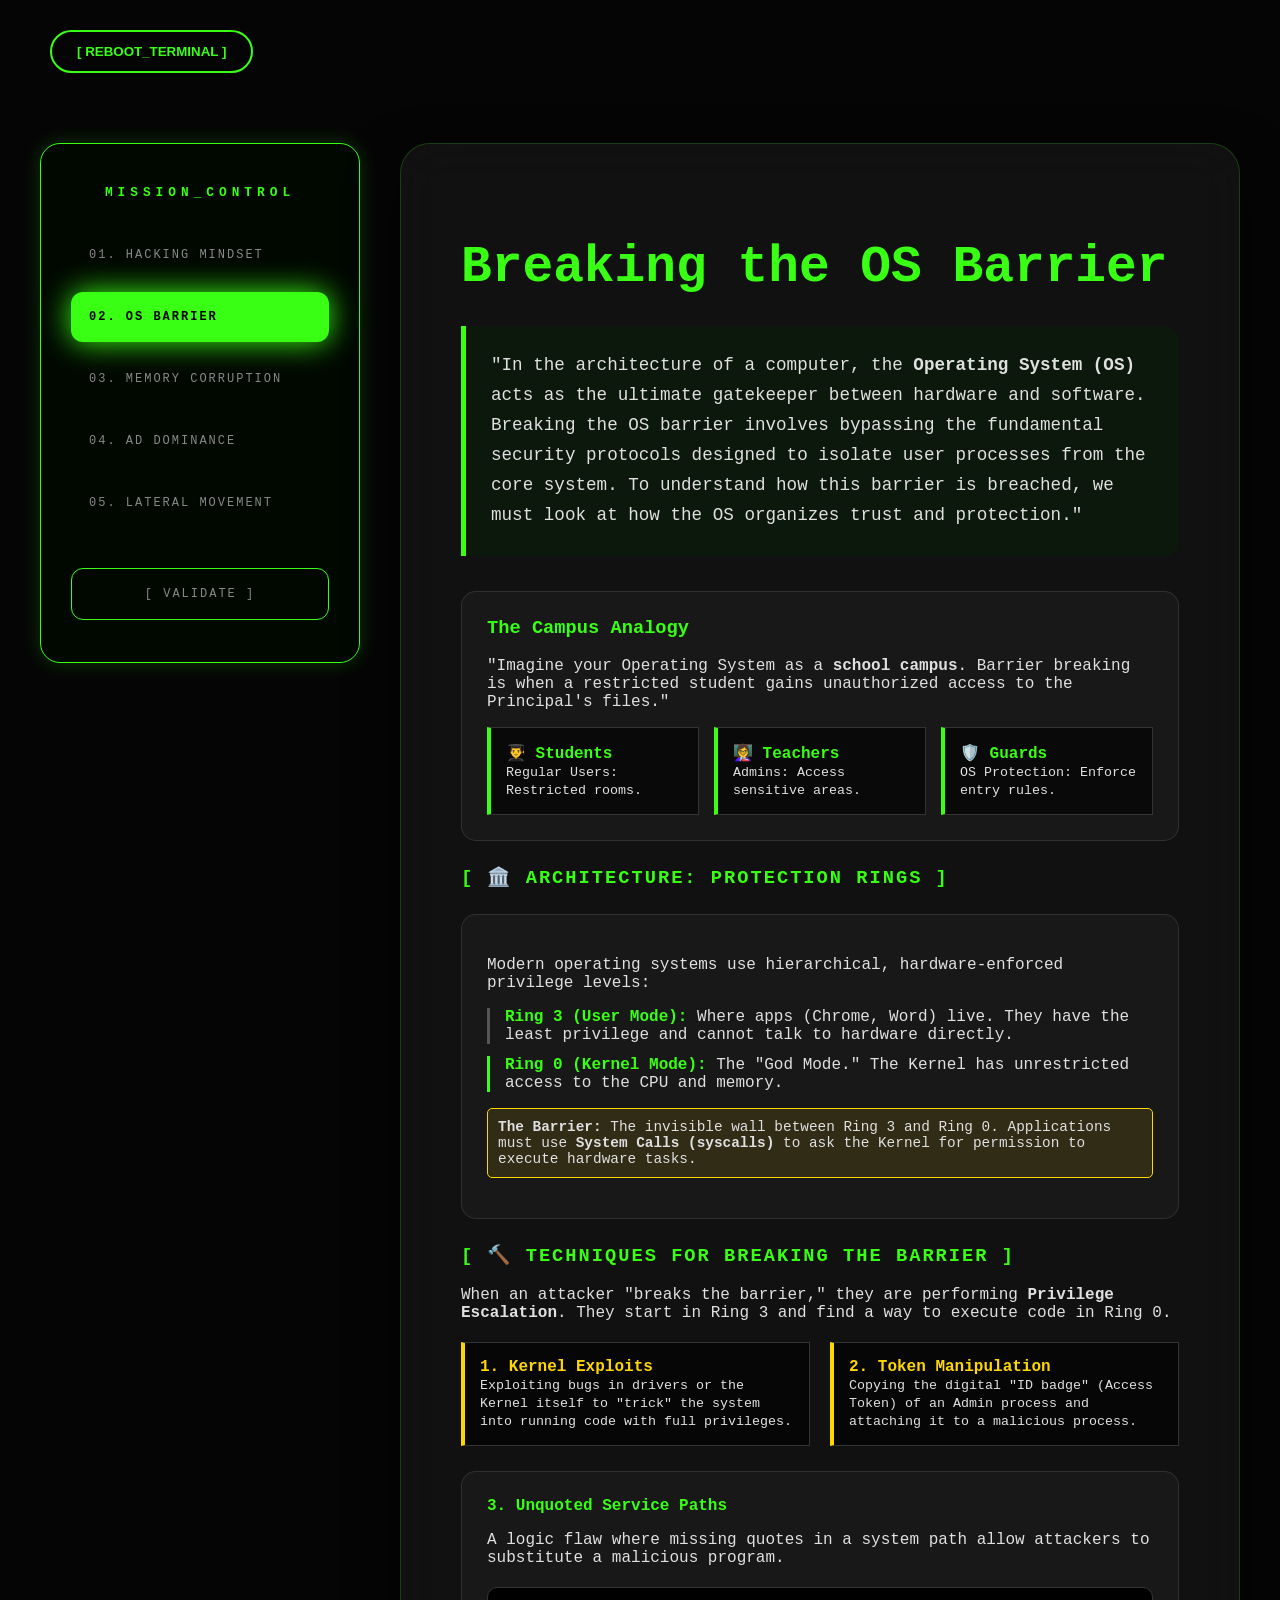
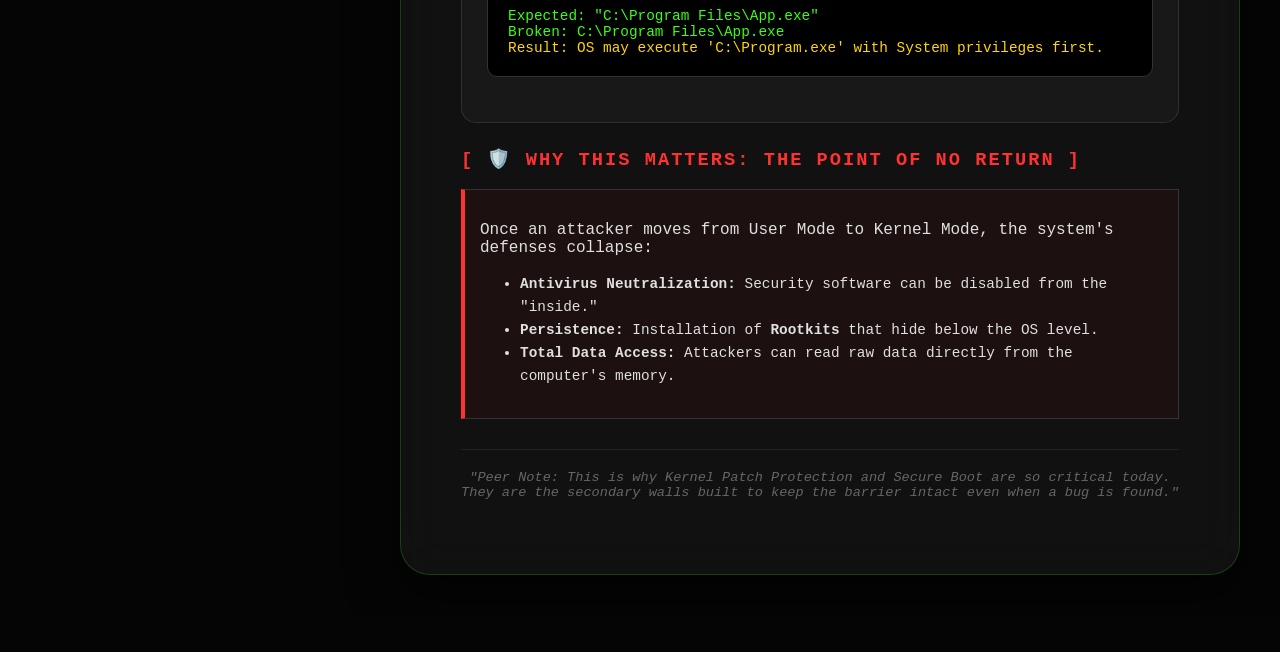
==== system-hacking.html @ 819893df "Update title and improve UI elements in HTML" ====
<!DOCTYPE html>
<html lang="en">
<head>
    <meta charset="UTF-8">
    <meta name="viewport" content="width=device-width, initial-scale=1.0">
    <title>Instructor Terminal | Advanced System Hacking v5.5</title>
    <style>
        /* --- CORE THEME & ENHANCED UI --- */
        :root {
            --neon-green: #39ff14;
            --dark-green: #003300;
            --deep-black: #050505;
            --error-red: #ff3131;
            --warning-red: #ff3131;
            --gold: #ffd700;
            --glass: rgba(255, 255, 255, 0.05);
        }

        @keyframes glitch {
            0% { transform: translate(0); }
            20% { transform: translate(-2px, 2px); }
            40% { transform: translate(-2px, -2px); }
            60% { transform: translate(2px, 2px); }
            80% { transform: translate(2px, -2px); }
            100% { transform: translate(0); }
        }

        body, html {
            margin: 0; padding: 0;
            width: 100%; min-height: 100vh;
            background-color: var(--deep-black);
            font-family: 'Segoe UI', 'Consolas', monospace;
            color: #e0e0e0;
            scroll-behavior: smooth;
            overflow-x: hidden;
        }

        .bg-container {
            position: fixed; top: 0; left: 0; width: 100%; height: 100%;
            background: radial-gradient(circle at 50% 50%, #001a00 0%, #050505 100%);
            z-index: -3;
        }

        .data-rain-overlay {
            position: fixed; top: 0; left: 0; width: 100%; height: 100%;
            background: repeating-linear-gradient(0deg, transparent 0%, rgba(57, 255, 20, 0.03) 50%, transparent 100%);
            background-size: 100% 4px;
            z-index: -2;
            pointer-events: none;
        }

        .dashboard { 
            display: grid; 
            grid-template-columns: 320px 1fr; 
            gap: 40px; 
            padding: 40px; 
            max-width: 1600px;
            margin: 0 auto;
        }

        .sidebar { 
            background: rgba(0, 10, 0, 0.85); 
            border: 1px solid var(--neon-green); 
            padding: 30px; 
            border-radius: 20px; 
            position: sticky;
            top: 40px;
            height: fit-content;
            backdrop-filter: blur(10px);
            box-shadow: 0 0 20px rgba(57, 255, 20, 0.2);
        }

        .content-area { 
            background: var(--glass); 
            border: 1px solid rgba(57, 255, 20, 0.2); 
            padding: 60px; 
            border-radius: 30px; 
            backdrop-filter: blur(25px);
            min-height: 85vh;
            box-shadow: 0 20px 50px rgba(0,0,0,0.6);
        }

        .nav-item { 
            padding: 18px; cursor: pointer; margin-bottom: 12px; color: #888; transition: 0.3s; border-radius: 12px; text-transform: uppercase; font-size: 0.75rem; letter-spacing: 2px;
        }
        .nav-item.active { background: var(--neon-green); color: black !important; font-weight: 900; box-shadow: 0 0 30px var(--neon-green); }

        h1.glitch-text { font-size: 3.2rem; color: var(--neon-green); margin-bottom: 30px; animation: glitch 5s infinite; }

        .speaker-context, .speaker-note {
            border-left: 5px solid var(--neon-green);
            padding: 25px;
            background: rgba(0, 40, 0, 0.3);
            margin-bottom: 35px;
            border-radius: 0 15px 15px 0;
            font-size: 1.1rem;
            line-height: 1.7;
        }

        .highlight-box {
            background: rgba(255, 255, 255, 0.03);
            border: 1px solid rgba(255, 255, 255, 0.1);
            padding: 25px;
            margin: 25px 0;
            border-radius: 15px;
        }

        .terminal-box { 
            background: #000; color: var(--neon-green); padding: 20px; border-radius: 10px; border: 1px solid #333; margin: 20px 0; font-size: 0.9rem; font-family: 'Consolas', monospace;
        }

        .phase-grid { display: grid; grid-template-columns: 1fr 1fr; gap: 20px; margin: 20px 0; }
        .phase-card { background: rgba(0,0,0,0.6); border: 1px solid #333; padding: 15px; border-left: 4px solid var(--neon-green); }

        .btn { padding: 12px 25px; border: 2px solid var(--neon-green); color: var(--neon-green); background: transparent; cursor: pointer; border-radius: 50px; font-weight: bold; transition: 0.3s; }
        .btn:hover { background: var(--neon-green); color: black; box-shadow: 0 0 20px var(--neon-green); }

        .topic-content { display: none; }
        .topic-content.active { display: block; }
        
        .quiz-option {
            display: block; width: 100%; padding: 18px; margin: 12px 0; background: transparent; border: 1px solid #444; color: white; cursor: pointer; transition: 0.3s; border-radius: 10px; font-family: inherit; font-size: 1rem;
        }
        .quiz-option:hover { border-color: var(--neon-green); background: rgba(57, 255, 20, 0.05); }
    </style>
</head>
<body>
    <div class="bg-container"></div>
    <div class="data-rain-overlay"></div>
    
    <div style="padding: 30px 50px;">
        <button class="btn" onclick="window.location.href='index.html'">[ REBOOT_TERMINAL ]</button>
    </div>

    <div class="dashboard">
        <div class="sidebar">
            <h2 style="color:var(--neon-green); font-size: 0.8rem; text-align: center; letter-spacing: 5px; margin-bottom: 30px;">MISSION_CONTROL</h2>
            <div class="nav-item" onclick="showTab('m1', this)">01. Hacking Mindset</div>
            <div class="nav-item active" onclick="showTab('m2', this)">02. OS Barrier</div>
            <div class="nav-item" onclick="showTab('m3', this)">03. Memory Corruption</div>
            <div class="nav-item" onclick="showTab('m4', this)">04. AD Dominance</div>
            <div class="nav-item" onclick="showTab('m5', this)">05. Lateral Movement</div>
            <div class="nav-item" onclick="showTab('quiz', this)" style="border: 1px solid var(--neon-green); margin-top: 40px; text-align: center;">[ VALIDATE ]</div>
        </div>

        <div class="content-area">

            <div id="m2" class="topic-content active">
                <h1 class="glitch-text">Breaking the OS Barrier</h1>
                
                <div class="speaker-context">
                    "In the architecture of a computer, the <b>Operating System (OS)</b> acts as the ultimate gatekeeper between hardware and software. Breaking the OS barrier involves bypassing the fundamental security protocols designed to isolate user processes from the core system. To understand how this barrier is breached, we must look at how the OS organizes trust and protection."
                </div>

                <div class="highlight-box">
                    <h3 style="color:var(--neon-green); margin-top:0;">The Campus Analogy</h3>
                    <p>"Imagine your Operating System as a <b>school campus</b>. Barrier breaking is when a restricted student gains unauthorized access to the Principal's files."</p>
                    <div style="display: grid; grid-template-columns: 1fr 1fr 1fr; gap: 15px;">
                        <div class="phase-card">
                            <b style="color:var(--neon-green);">👨‍🎓 Students</b><br>
                            <small>Regular Users: Restricted rooms.</small>
                        </div>
                        <div class="phase-card">
                            <b style="color:var(--neon-green);">👩‍🏫 Teachers</b><br>
                            <small>Admins: Access sensitive areas.</small>
                        </div>
                        <div class="phase-card">
                            <b style="color:var(--neon-green);">🛡️ Guards</b><br>
                            <small>OS Protection: Enforce entry rules.</small>
                        </div>
                    </div>
                </div>

                <h3 style="color:var(--neon-green); letter-spacing: 2px;">[ 🏛️ ARCHITECTURE: PROTECTION RINGS ]</h3>
                <div class="highlight-box">
                    <p>Modern operating systems use hierarchical, hardware-enforced privilege levels:</p>
                    <ul style="list-style: none; padding: 0;">
                        <li style="margin-bottom: 12px; border-left: 3px solid #555; padding-left: 15px;">
                            <b style="color: var(--neon-green);">Ring 3 (User Mode):</b> Where apps (Chrome, Word) live. They have the least privilege and cannot talk to hardware directly.
                        </li>
                        <li style="margin-bottom: 12px; border-left: 3px solid var(--neon-green); padding-left: 15px;">
                            <b style="color: var(--neon-green);">Ring 0 (Kernel Mode):</b> The "God Mode." The Kernel has unrestricted access to the CPU and memory.
                        </li>
                    </ul>
                    <p style="background: rgba(255,215,0,0.1); padding: 10px; border: 1px solid var(--gold); border-radius: 5px; font-size: 0.9rem;">
                        <b>The Barrier:</b> The invisible wall between Ring 3 and Ring 0. Applications must use <b>System Calls (syscalls)</b> to ask the Kernel for permission to execute hardware tasks.
                    </p>
                </div>

                <h3 style="color:var(--neon-green); letter-spacing: 2px;">[ 🔨 TECHNIQUES FOR BREAKING THE BARRIER ]</h3>
                <p>When an attacker "breaks the barrier," they are performing <b>Privilege Escalation</b>. They start in Ring 3 and find a way to execute code in Ring 0.</p>
                
                <div class="phase-grid">
                    <div class="phase-card" style="border-left-color: var(--gold);">
                        <b style="color:var(--gold);">1. Kernel Exploits</b><br>
                        <small>Exploiting bugs in drivers or the Kernel itself to "trick" the system into running code with full privileges.</small>
                    </div>
                    <div class="phase-card" style="border-left-color: var(--gold);">
                        <b style="color:var(--gold);">2. Token Manipulation</b><br>
                        <small>Copying the digital "ID badge" (Access Token) of an Admin process and attaching it to a malicious process.</small>
                    </div>
                </div>

                <div class="highlight-box">
                    <b style="color: var(--neon-green);">3. Unquoted Service Paths</b>
                    <p>A logic flaw where missing quotes in a system path allow attackers to substitute a malicious program.</p>
                    <div class="terminal-box">
                        Expected: "C:\Program Files\App.exe"<br>
                        Broken: C:\Program Files\App.exe<br>
                        <span style="color: var(--gold);">Result: OS may execute 'C:\Program.exe' with System privileges first.</span>
                    </div>
                </div>

                <h3 style="color:var(--error-red); letter-spacing: 2px;">[ 🛡️ WHY THIS MATTERS: THE POINT OF NO RETURN ]</h3>
                <div class="phase-card" style="border-left-color: var(--error-red); background: rgba(255,0,0,0.05);">
                    <p>Once an attacker moves from User Mode to Kernel Mode, the system's defenses collapse:</p>
                    <ul style="font-size: 0.9rem; line-height: 1.6;">
                        <li><b>Antivirus Neutralization:</b> Security software can be disabled from the "inside."</li>
                        <li><b>Persistence:</b> Installation of <b>Rootkits</b> that hide below the OS level.</li>
                        <li><b>Total Data Access:</b> Attackers can read raw data directly from the computer's memory.</li>
                    </ul>
                </div>

                <p style="font-style: italic; color: #666; font-size: 0.85rem; margin-top: 30px; text-align: center; border-top: 1px solid #222; padding-top: 20px;">
                    "Peer Note: This is why Kernel Patch Protection and Secure Boot are so critical today. They are the secondary walls built to keep the barrier intact even when a bug is found."
                </p>
            </div>

            <div id="m1" class="topic-content">...</div>
            <div id="m3" class="topic-content">...</div>
            <div id="m4" class="topic-content">...</div>
            <div id="quiz" class="topic-content">...</div>

        </div>
    </div>

    <script>
        function showTab(id, el) {
            document.querySelectorAll('.topic-content').forEach(t => t.classList.remove('active'));
            document.getElementById(id).classList.add('active');
            document.querySelectorAll('.nav-item').forEach(n => n.classList.remove('active'));
            if(el.classList.contains('nav-item')) el.classList.add('active');
            window.scrollTo({top: 0, behavior: 'smooth'});
        }
    </script>
</body>
</html>
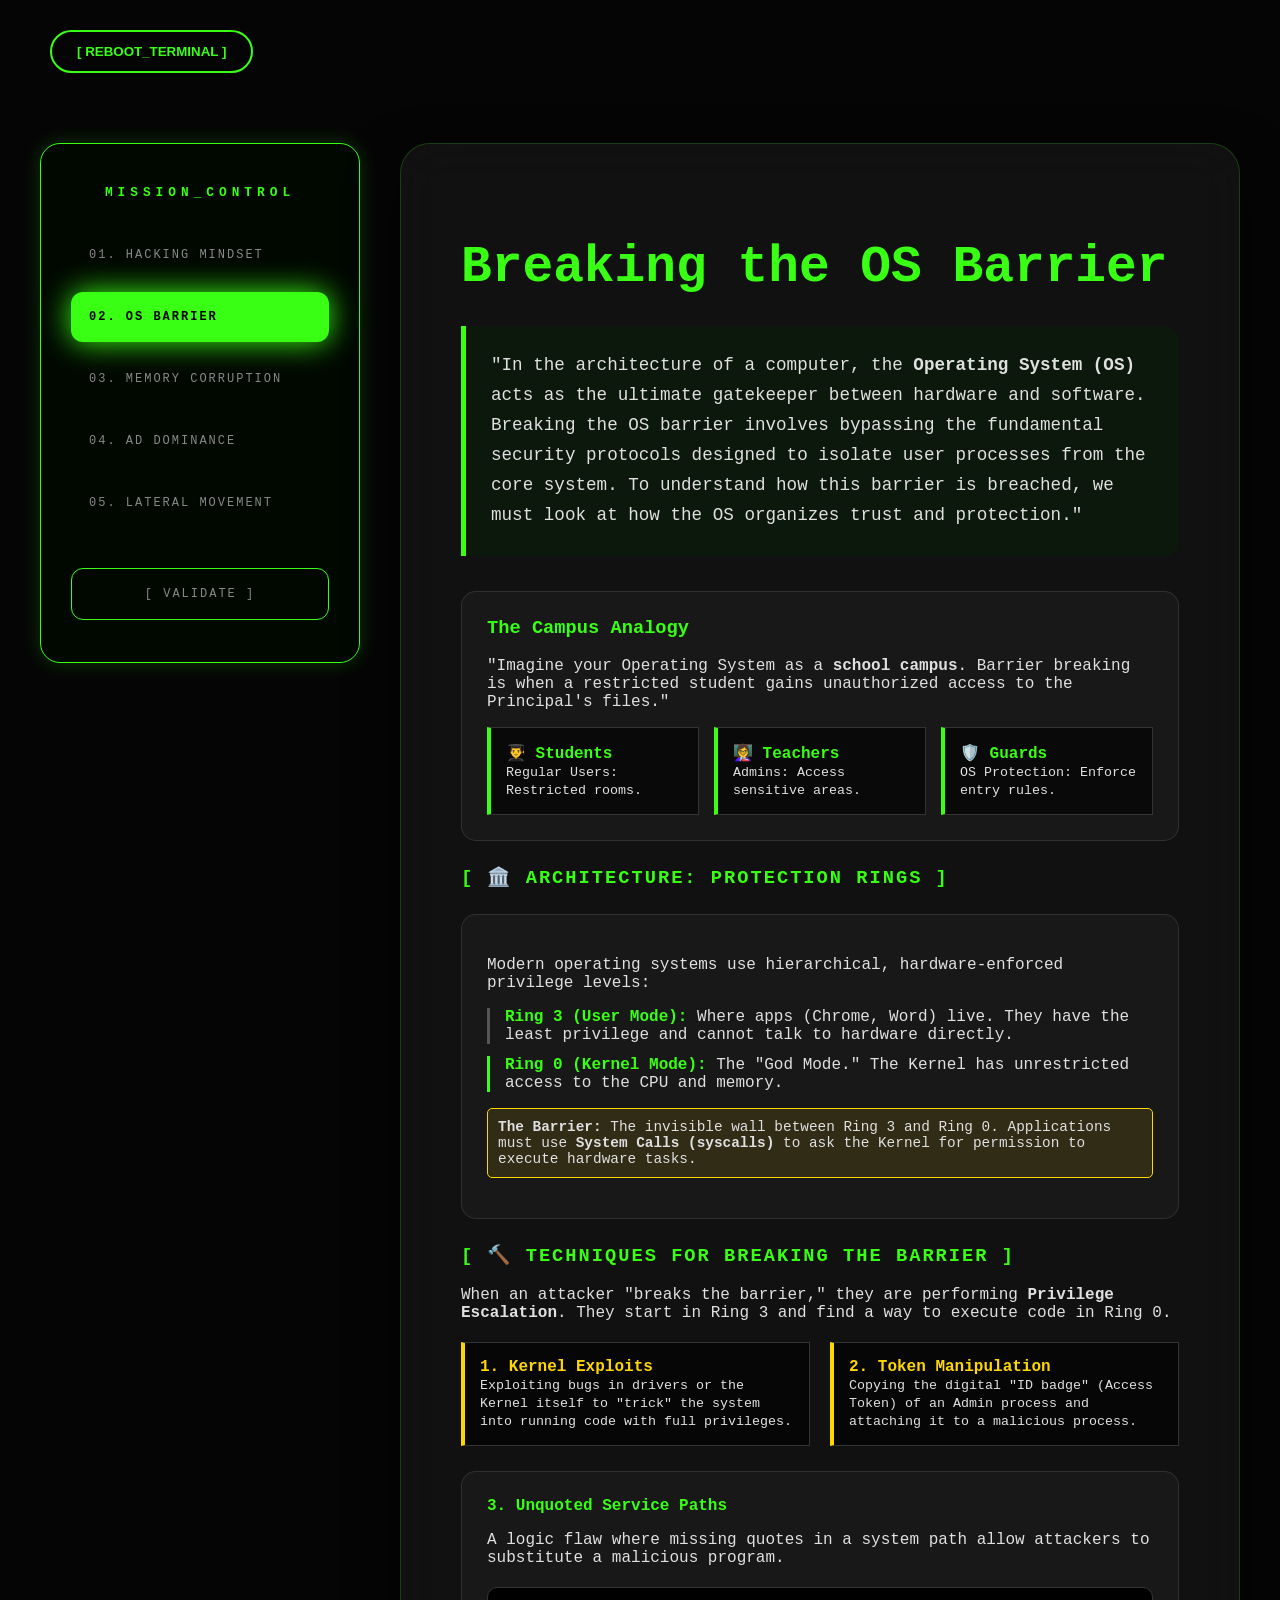
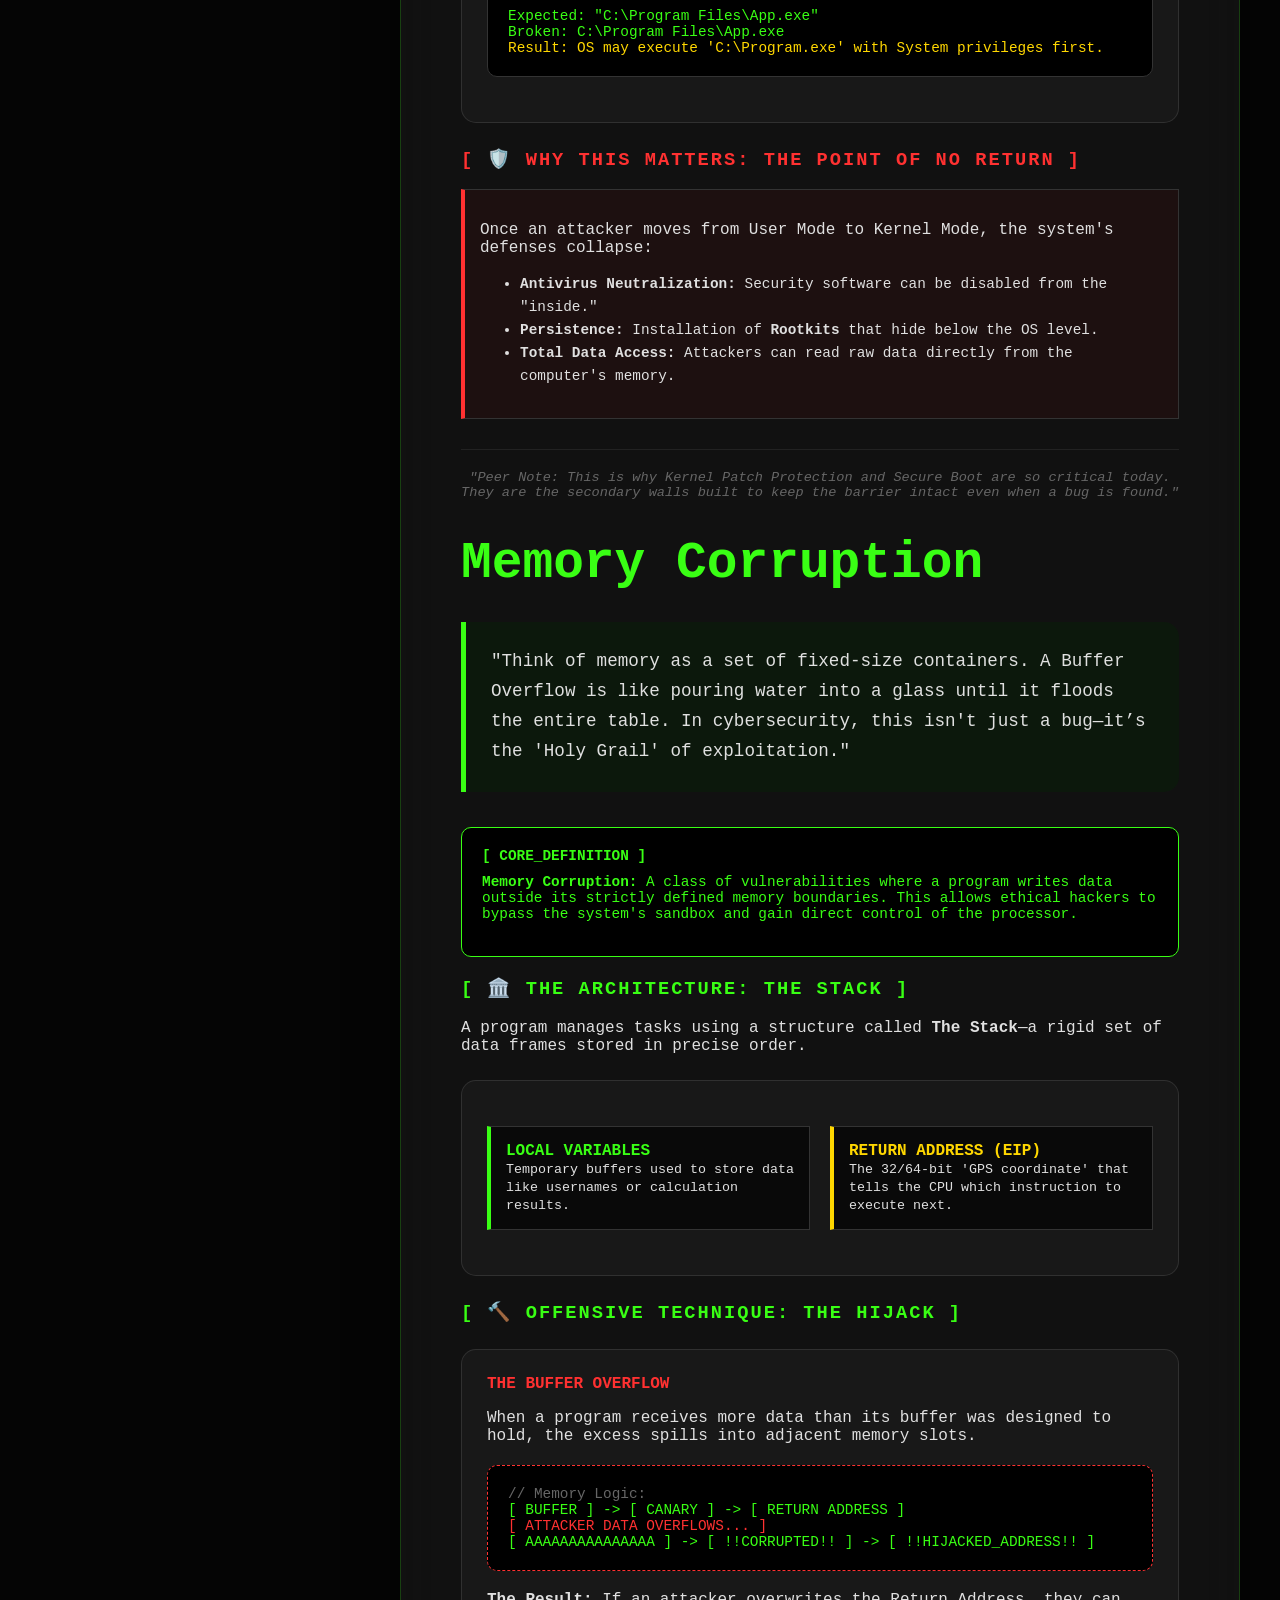
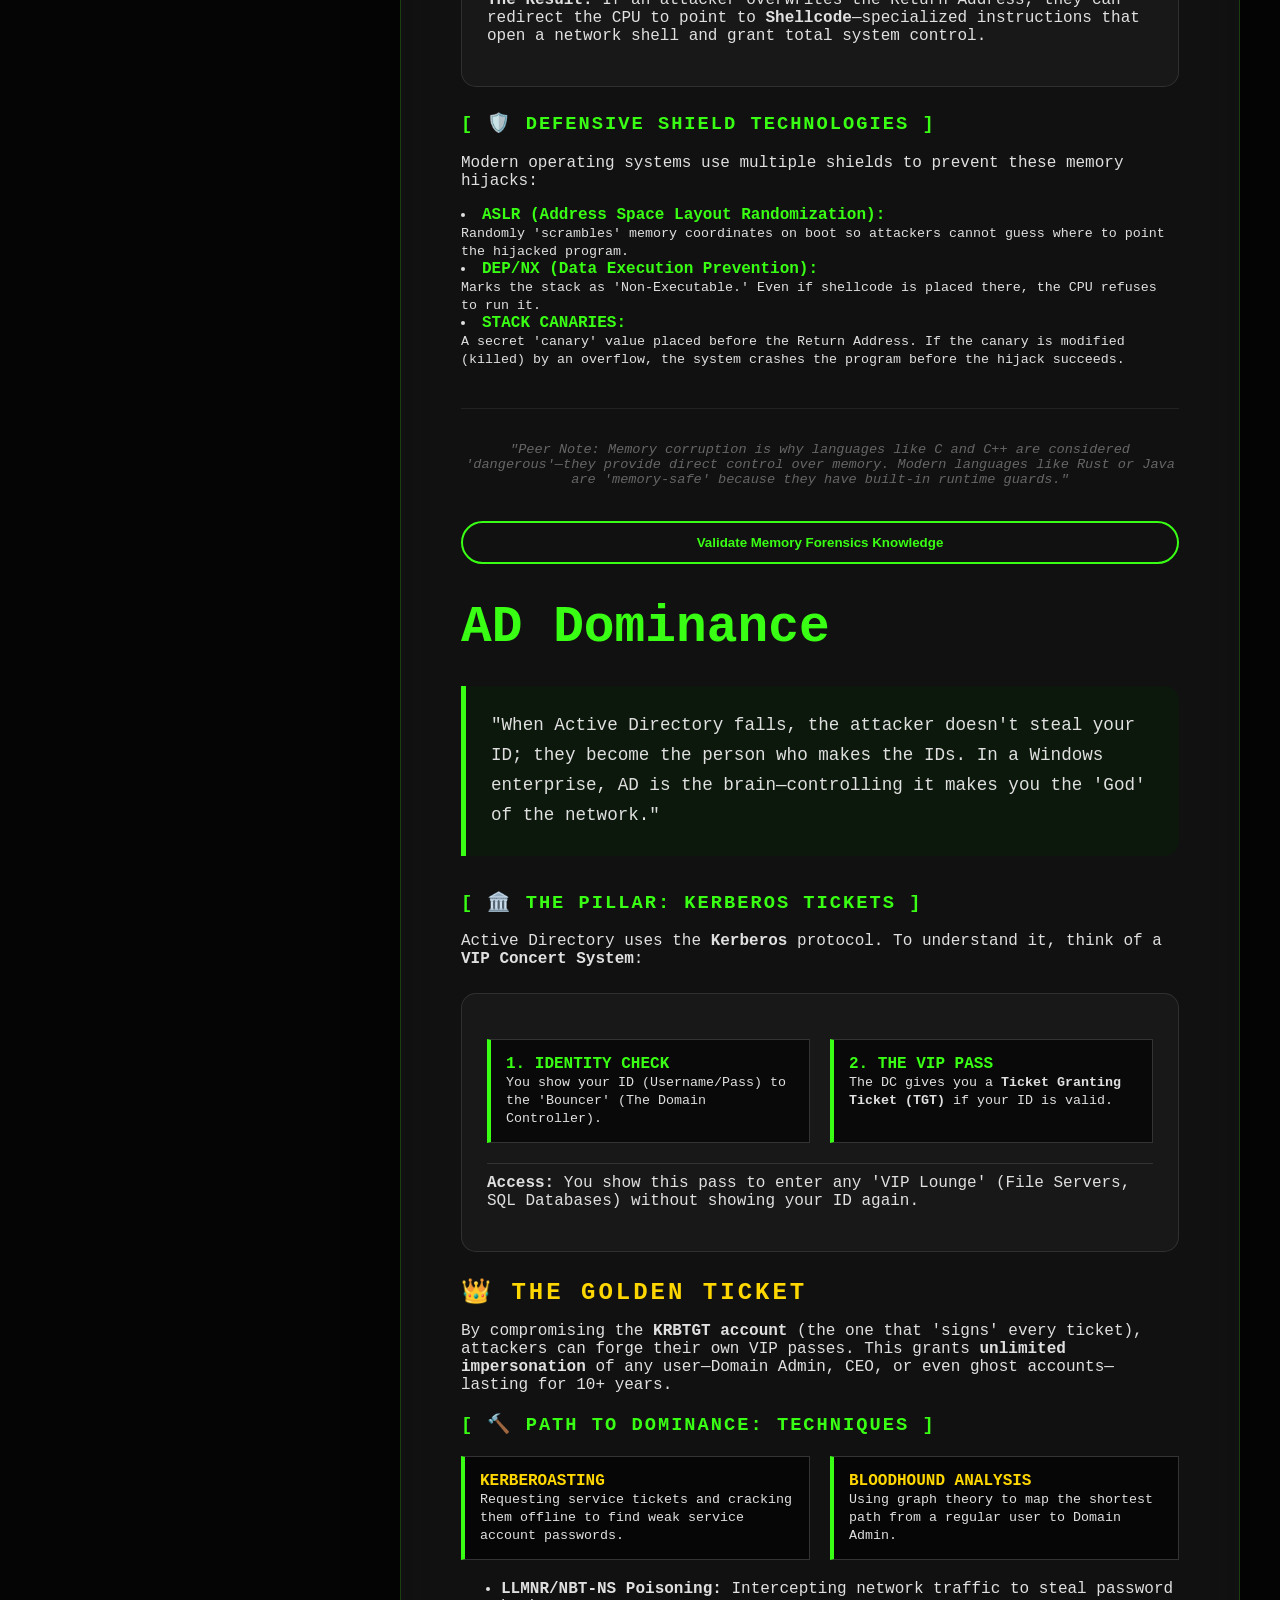
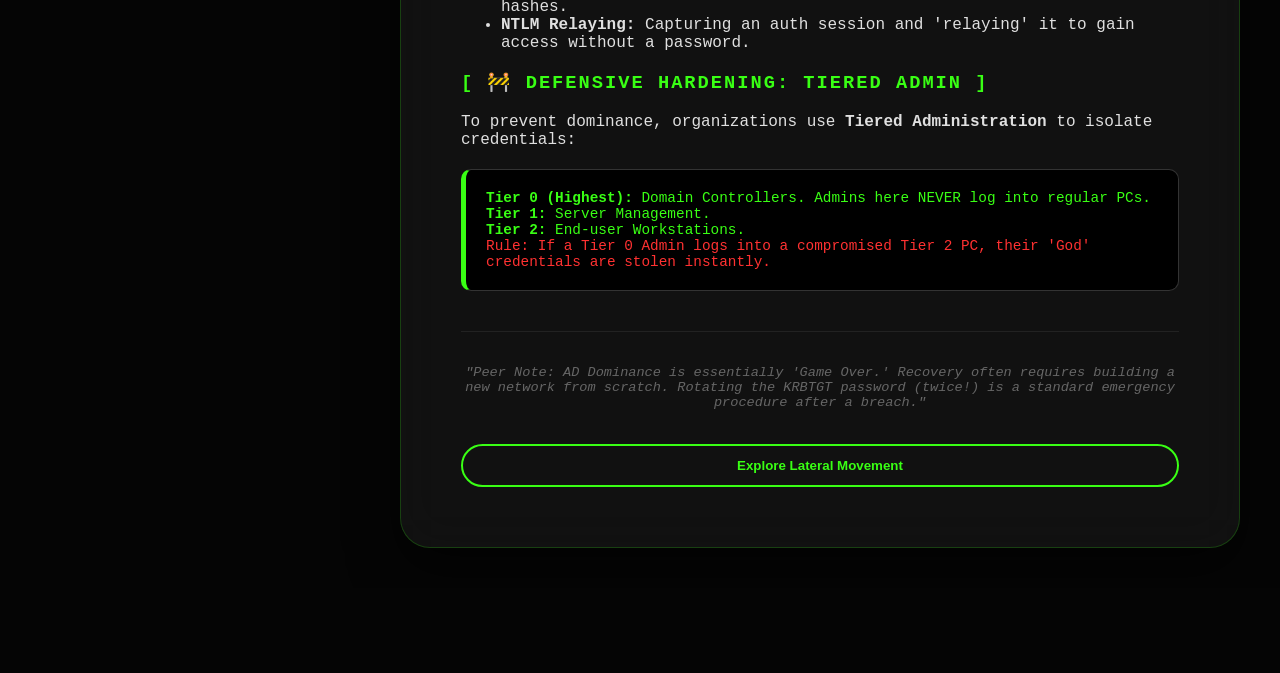
==== commit f6418d2b: "Expand content on memory corruption and AD dominance Added detailed explanations of memory corruptio" ====
--- a/system-hacking.html
+++ b/system-hacking.html
@@ -187,6 +187,8 @@
                     </p>
                 </div>
 
+                
+
                 <h3 style="color:var(--neon-green); letter-spacing: 2px;">[ 🔨 TECHNIQUES FOR BREAKING THE BARRIER ]</h3>
                 <p>When an attacker "breaks the barrier," they are performing <b>Privilege Escalation</b>. They start in Ring 3 and find a way to execute code in Ring 0.</p>
                 
@@ -225,6 +227,139 @@
                     "Peer Note: This is why Kernel Patch Protection and Secure Boot are so critical today. They are the secondary walls built to keep the barrier intact even when a bug is found."
                 </p>
             </div>
+            <div id="m3" class="topic-content active">
+    <h1 class="glitch-text">Memory Corruption</h1>
+    
+    <div class="speaker-context">
+        "Think of memory as a set of fixed-size containers. A Buffer Overflow is like pouring water into a glass until it floods the entire table. In cybersecurity, this isn't just a bug—it’s the 'Holy Grail' of exploitation."
+    </div>
+
+    <div class="terminal-box" style="border-color: var(--neon-green);">
+        <b style="text-transform: uppercase;">[ CORE_DEFINITION ]</b><br>
+        <p style="margin-top: 10px;"><b>Memory Corruption:</b> A class of vulnerabilities where a program writes data outside its strictly defined memory boundaries. This allows ethical hackers to bypass the system's sandbox and gain direct control of the processor.</p>
+    </div>
+
+    <h3 style="color:var(--neon-green); letter-spacing: 2px;">[ 🏛️ THE ARCHITECTURE: THE STACK ]</h3>
+    <p>A program manages tasks using a structure called <b>The Stack</b>—a rigid set of data frames stored in precise order.</p>
+    
+    <div class="highlight-box">
+        <div class="phase-grid">
+            <div class="phase-card">
+                <b style="color:var(--neon-green);">LOCAL VARIABLES</b><br>
+                <small>Temporary buffers used to store data like usernames or calculation results.</small>
+            </div>
+            <div class="phase-card" style="border-left-color: var(--gold);">
+                <b style="color:var(--gold);">RETURN ADDRESS (EIP)</b><br>
+                <small>The 32/64-bit 'GPS coordinate' that tells the CPU which instruction to execute next.</small>
+            </div>
+        </div>
+    </div>
+
+    <h3 style="color:var(--neon-green); letter-spacing: 2px;">[ 🔨 OFFENSIVE TECHNIQUE: THE HIJACK ]</h3>
+    <div class="highlight-box">
+        <b style="color: var(--error-red);">THE BUFFER OVERFLOW</b>
+        <p>When a program receives more data than its buffer was designed to hold, the excess spills into adjacent memory slots.</p>
+        
+        <div class="terminal-box" style="border-style: dashed; border-color: var(--error-red);">
+            <span style="color: #666;">// Memory Logic:</span><br>
+            [ BUFFER ] -> [ CANARY ] -> [ RETURN ADDRESS ]<br>
+            <span style="color: var(--error-red);">[ ATTACKER DATA OVERFLOWS... ]</span><br>
+            [ AAAAAAAAAAAAAAA ] -> [ !!CORRUPTED!! ] -> [ !!HIJACKED_ADDRESS!! ]
+        </div>
+
+        <p><b>The Result:</b> If an attacker overwrites the Return Address, they can redirect the CPU to point to <b>Shellcode</b>—specialized instructions that open a network shell and grant total system control.</p>
+    </div>
+
+    <h3 style="color:var(--neon-green); letter-spacing: 2px;">[ 🛡️ DEFENSIVE SHIELD TECHNOLOGIES ]</h3>
+    <p>Modern operating systems use multiple shields to prevent these memory hijacks:</p>
+    
+    <div class="data-list">
+        <li>
+            <b style="color: var(--neon-green);">ASLR (Address Space Layout Randomization):</b>
+            <br><small>Randomly 'scrambles' memory coordinates on boot so attackers cannot guess where to point the hijacked program.</small>
+        </li>
+        <li>
+            <b style="color: var(--neon-green);">DEP/NX (Data Execution Prevention):</b>
+            <br><small>Marks the stack as 'Non-Executable.' Even if shellcode is placed there, the CPU refuses to run it.</small>
+        </li>
+        <li>
+            <b style="color: var(--neon-green);">STACK CANARIES:</b>
+            <br><small>A secret 'canary' value placed before the Return Address. If the canary is modified (killed) by an overflow, the system crashes the program before the hijack succeeds.</small>
+        </li>
+    </div>
+
+    <div style="margin-top: 40px; border-top: 1px solid #222; padding-top: 20px;">
+        <p style="font-style: italic; color: #666; font-size: 0.85rem; text-align: center;">
+            "Peer Note: Memory corruption is why languages like C and C++ are considered 'dangerous'—they provide direct control over memory. Modern languages like Rust or Java are 'memory-safe' because they have built-in runtime guards."
+        </p>
+    </div>
+
+    <button class="btn" style="width: 100%; margin-top: 20px;" onclick="showTab('quiz', this)">Validate Memory Forensics Knowledge</button>
+</div>
+            <div id="m4" class="topic-content active">
+    <h1 class="glitch-text">AD Dominance</h1>
+    
+    <div class="speaker-context">
+        "When Active Directory falls, the attacker doesn't steal your ID; they become the person who makes the IDs. In a Windows enterprise, AD is the brain—controlling it makes you the 'God' of the network."
+    </div>
+
+    <h3 style="color:var(--neon-green); letter-spacing: 2px;">[ 🏛️ THE PILLAR: KERBEROS TICKETS ]</h3>
+    <p>Active Directory uses the <b>Kerberos</b> protocol. To understand it, think of a <b>VIP Concert System</b>:</p>
+    
+    <div class="highlight-box">
+        <div class="phase-grid">
+            <div class="phase-card">
+                <b style="color:var(--neon-green);">1. IDENTITY CHECK</b><br>
+                <small>You show your ID (Username/Pass) to the 'Bouncer' (The Domain Controller).</small>
+            </div>
+            <div class="phase-card">
+                <b style="color:var(--neon-green);">2. THE VIP PASS</b><br>
+                <small>The DC gives you a <b>Ticket Granting Ticket (TGT)</b> if your ID is valid.</small>
+            </div>
+        </div>
+        <p style="margin-top:15px; border-top: 1px solid #333; padding-top:10px;">
+            <b>Access:</b> You show this pass to enter any 'VIP Lounge' (File Servers, SQL Databases) without showing your ID again.
+        </p>
+    </div>
+
+    <div class="golden-ticket-card">
+        <h2 style="color:var(--gold); margin:0; letter-spacing: 3px;">👑 THE GOLDEN TICKET</h2>
+        <p>By compromising the <b>KRBTGT account</b> (the one that 'signs' every ticket), attackers can forge their own VIP passes. This grants <b>unlimited impersonation</b> of any user—Domain Admin, CEO, or even ghost accounts—lasting for 10+ years.</p>
+    </div>
+
+    <h3 style="color:var(--neon-green); letter-spacing: 2px;">[ 🔨 PATH TO DOMINANCE: TECHNIQUES ]</h3>
+    <div class="phase-grid">
+        <div class="phase-card">
+            <b style="color:var(--gold);">KERBEROASTING</b><br>
+            <small>Requesting service tickets and cracking them offline to find weak service account passwords.</small>
+        </div>
+        <div class="phase-card">
+            <b style="color:var(--gold);">BLOODHOUND ANALYSIS</b><br>
+            <small>Using graph theory to map the shortest path from a regular user to Domain Admin.</small>
+        </div>
+    </div>
+    <ul class="data-list">
+        <li><b>LLMNR/NBT-NS Poisoning:</b> Intercepting network traffic to steal password hashes.</li>
+        <li><b>NTLM Relaying:</b> Capturing an auth session and 'relaying' it to gain access without a password.</li>
+    </ul>
+
+    <h3 style="color:var(--neon-green); letter-spacing: 2px;">[ 🚧 DEFENSIVE HARDENING: TIERED ADMIN ]</h3>
+    <p>To prevent dominance, organizations use <b>Tiered Administration</b> to isolate credentials:</p>
+    <div class="terminal-box" style="border-left: 5px solid var(--neon-green);">
+        <b>Tier 0 (Highest):</b> Domain Controllers. Admins here NEVER log into regular PCs.<br>
+        <b>Tier 1:</b> Server Management.<br>
+        <b>Tier 2:</b> End-user Workstations.<br>
+        <span style="color: var(--error-red);">Rule: If a Tier 0 Admin logs into a compromised Tier 2 PC, their 'God' credentials are stolen instantly.</span>
+    </div>
+
+    <div style="margin-top: 40px; border-top: 1px solid #222; padding-top: 20px;">
+        <p style="font-style: italic; color: #666; font-size: 0.85rem; text-align: center;">
+            "Peer Note: AD Dominance is essentially 'Game Over.' Recovery often requires building a new network from scratch. Rotating the KRBTGT password (twice!) is a standard emergency procedure after a breach."
+        </p>
+    </div>
+
+    <button class="btn" style="width: 100%; margin-top: 20px;" onclick="showTab('m5', this)">Explore Lateral Movement</button>
+</div>
 
             <div id="m1" class="topic-content">...</div>
             <div id="m3" class="topic-content">...</div>
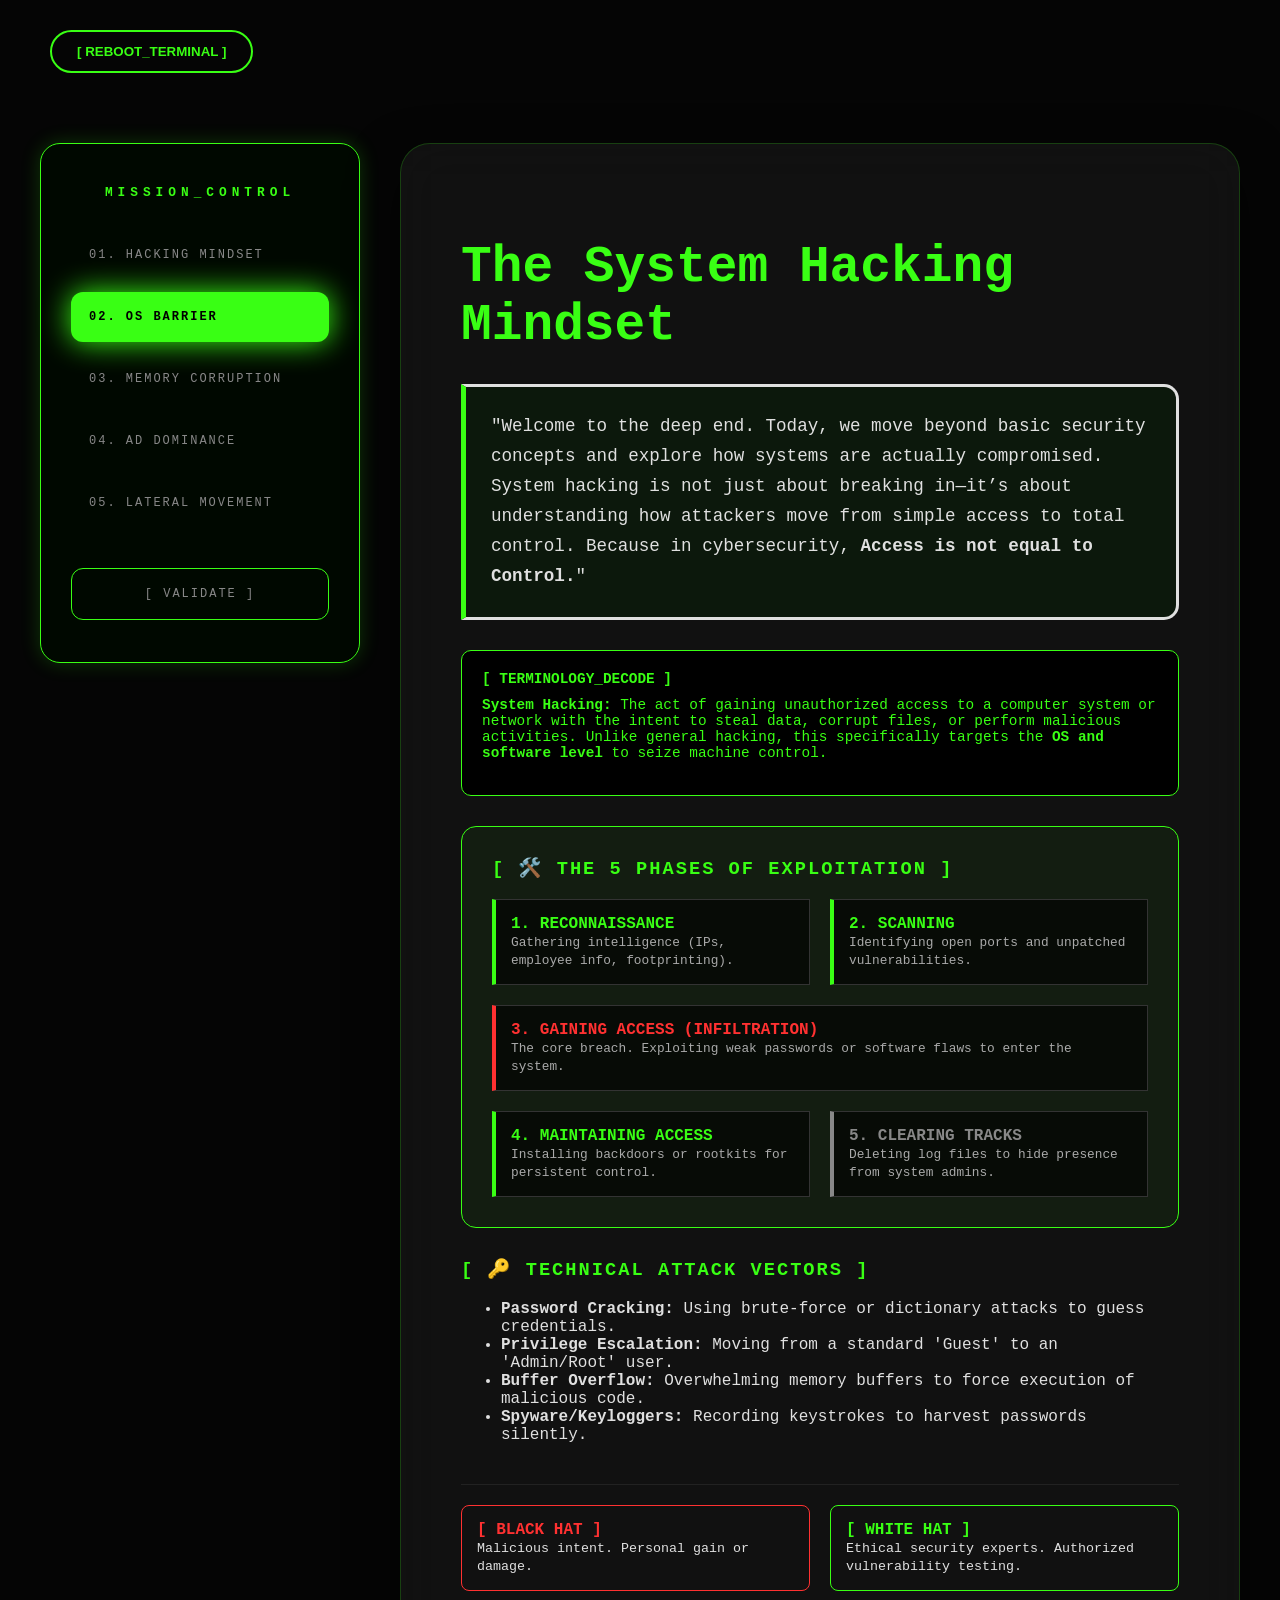
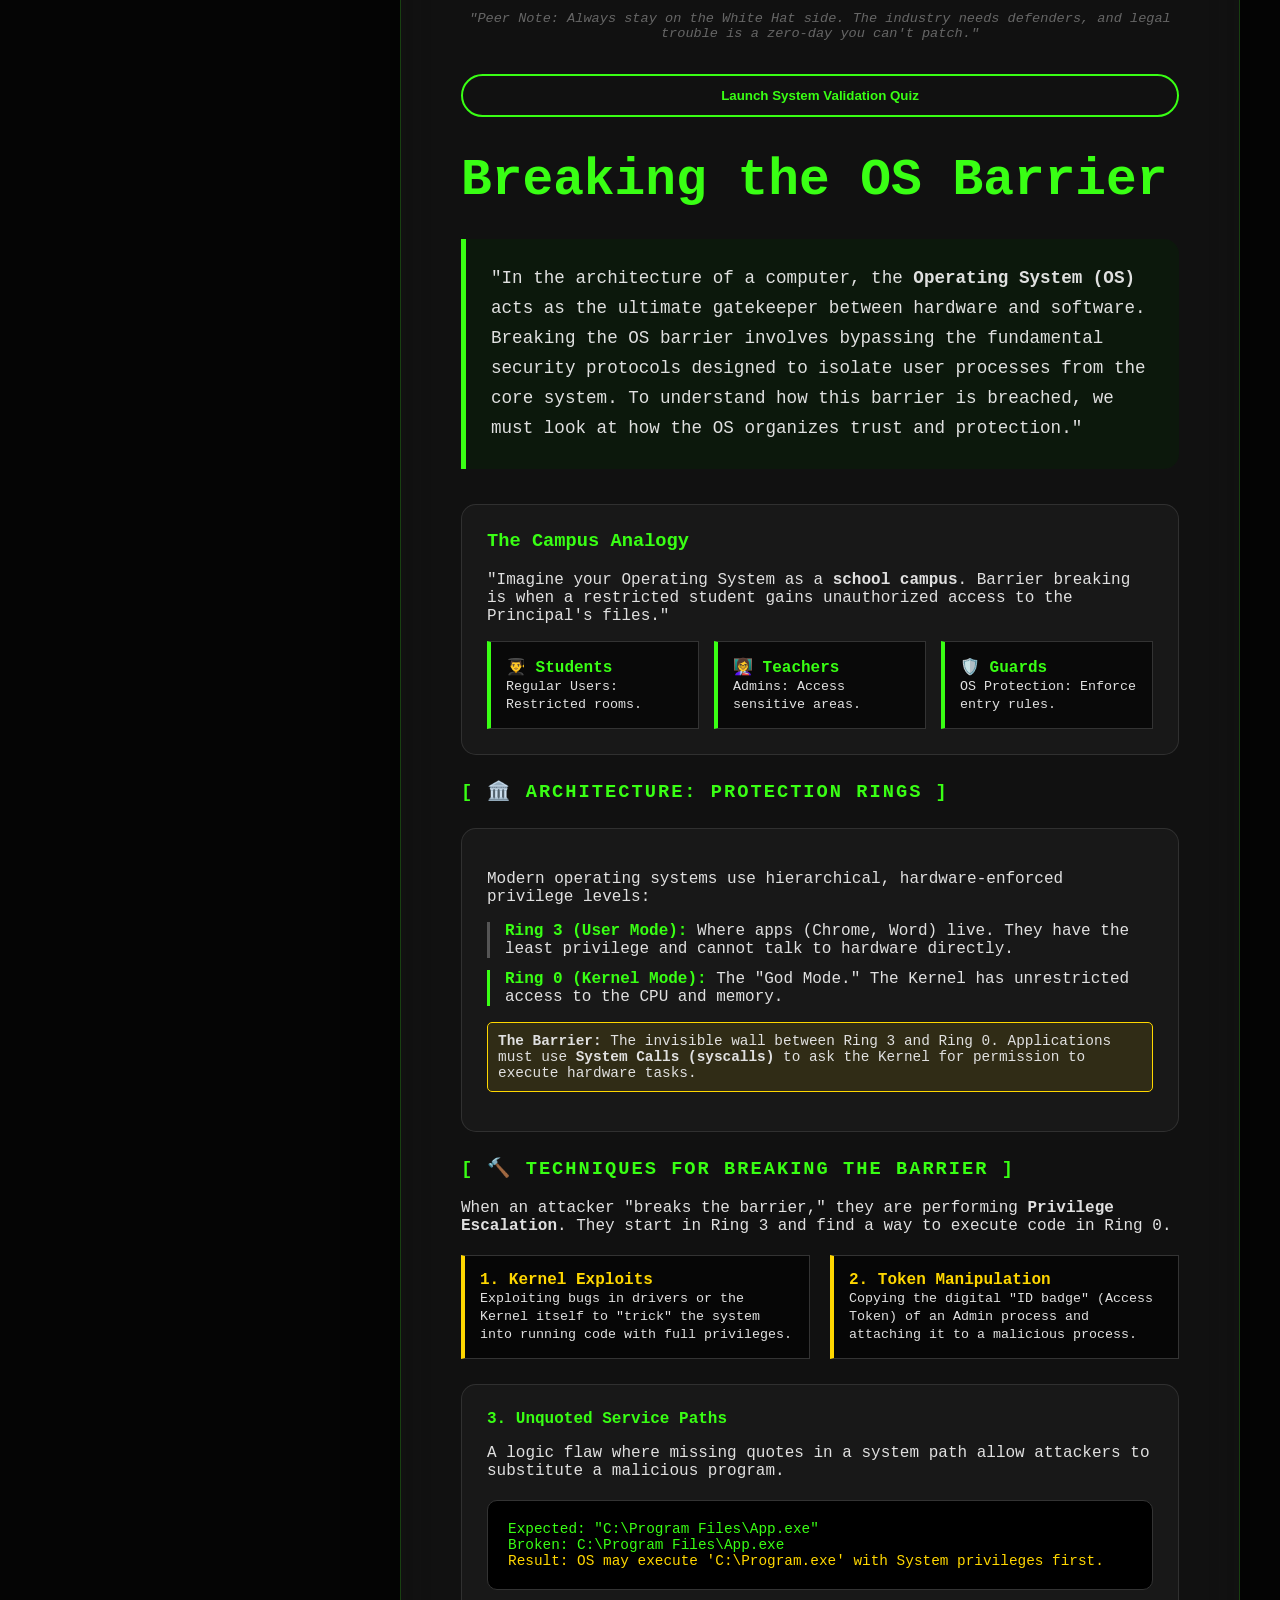
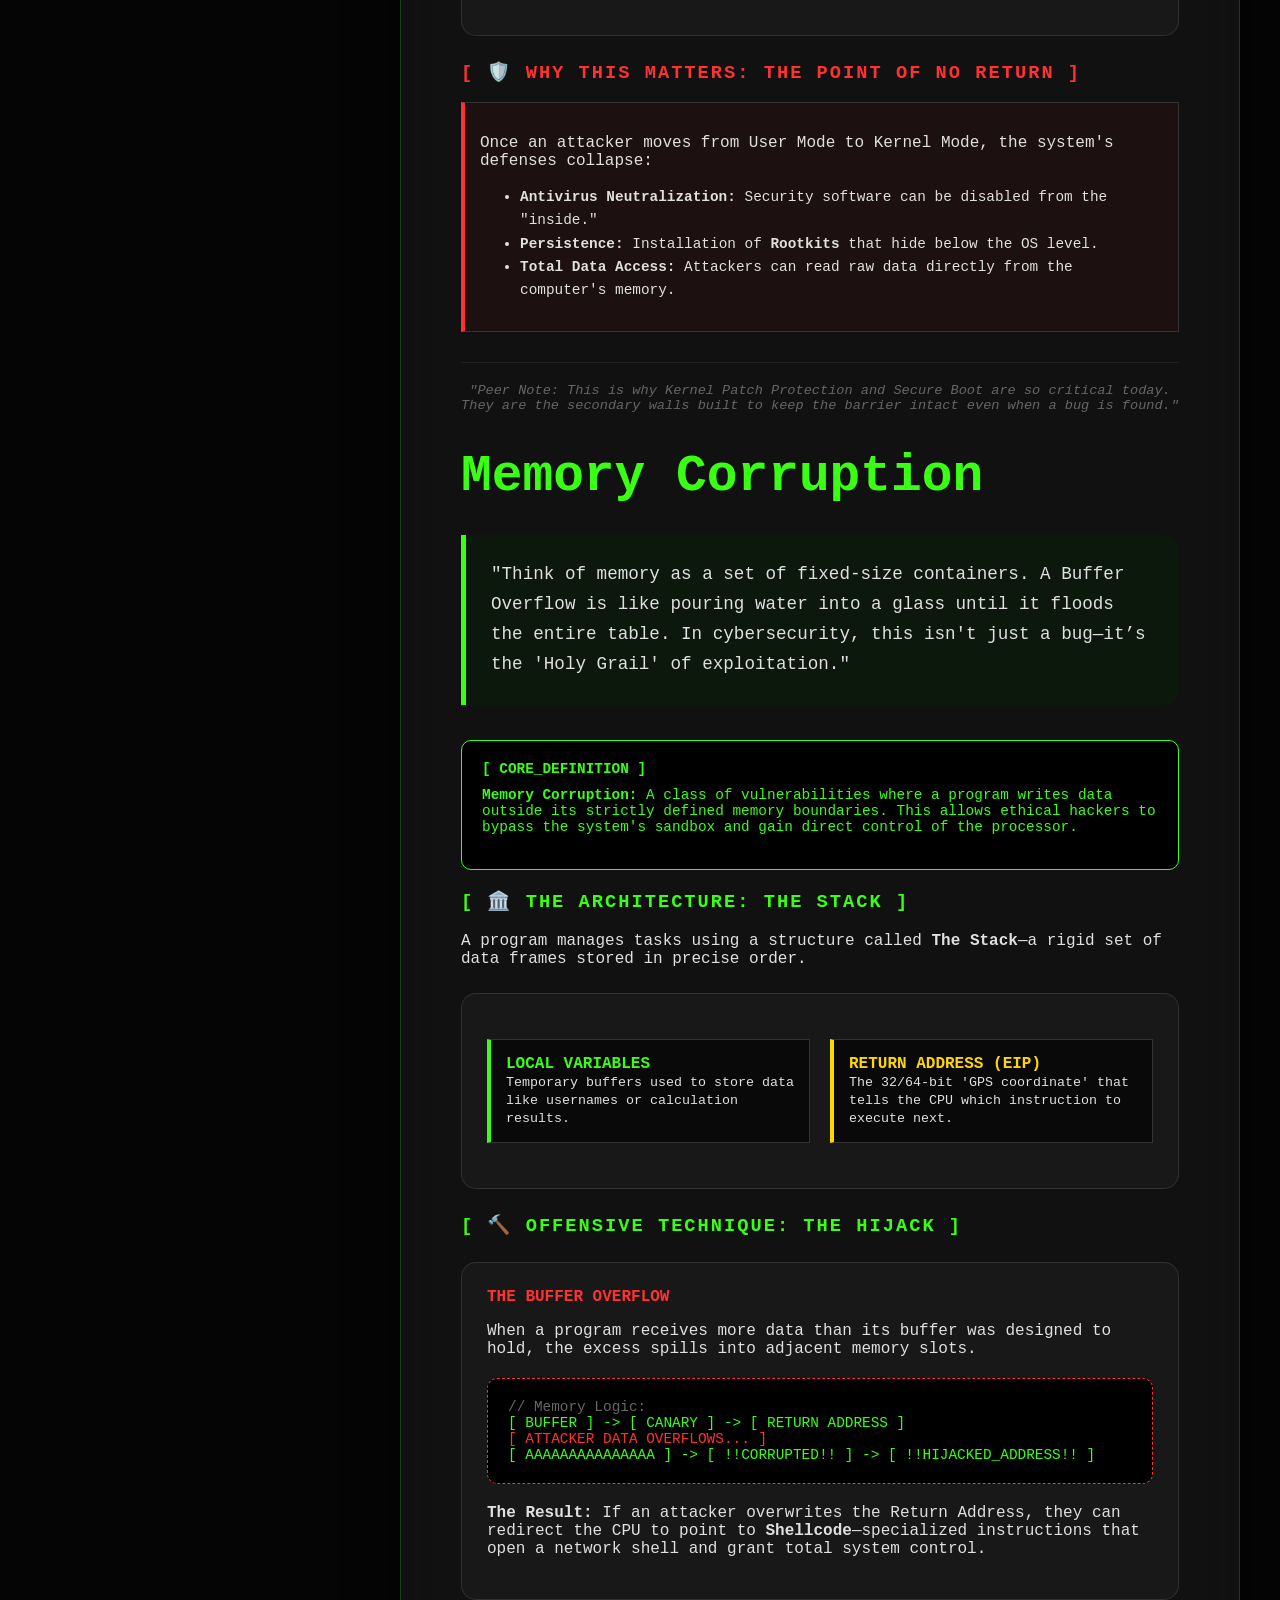
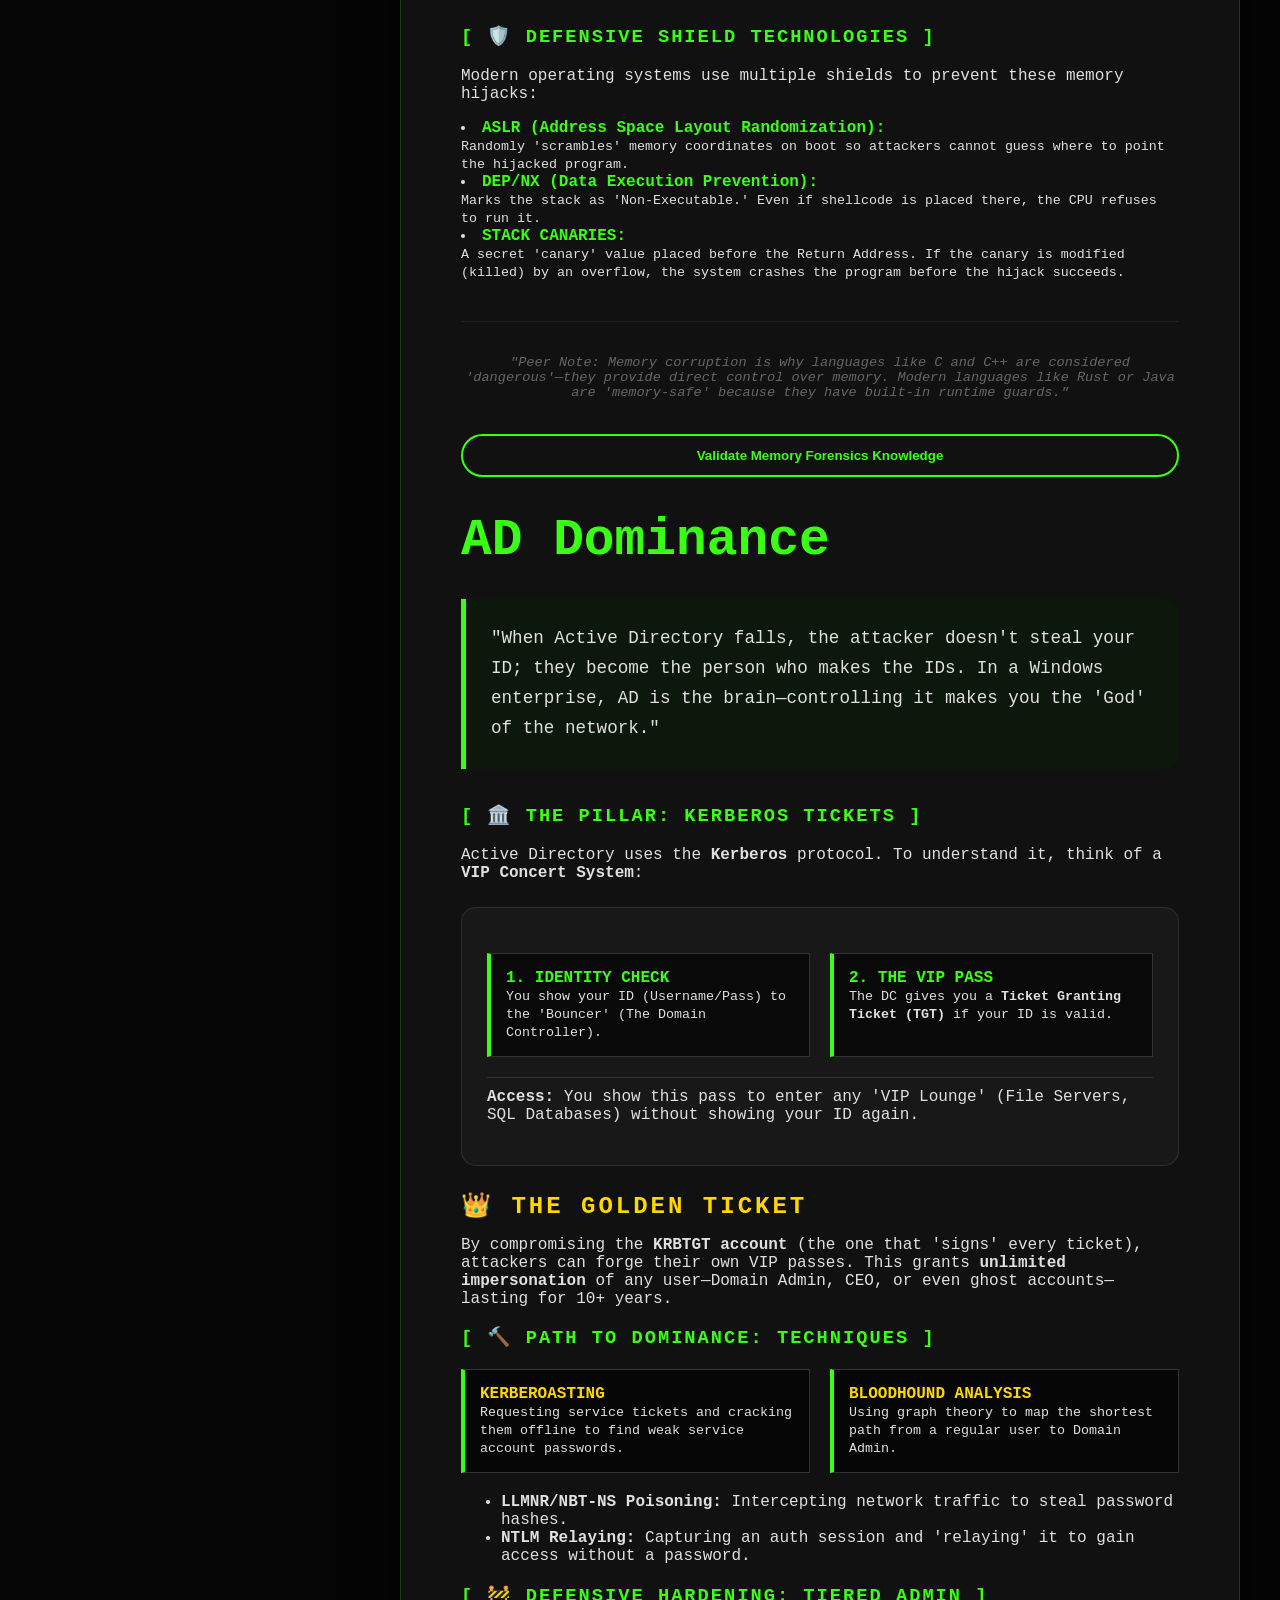
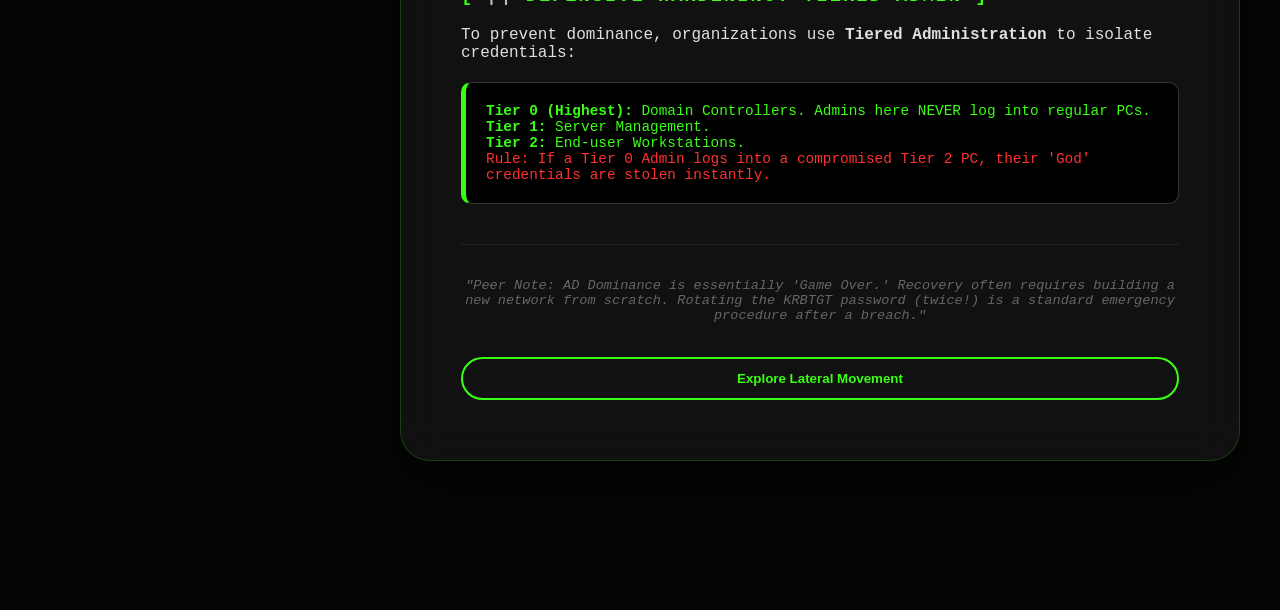
==== commit cb76e981: "Update system-hacking.html" ====
--- a/system-hacking.html
+++ b/system-hacking.html
@@ -144,7 +144,76 @@
         </div>
 
         <div class="content-area">
-
+<div id="m1" class="topic-content active">
+    <h1 class="glitch-text">The System Hacking Mindset</h1>
+    
+    <div class="speaker-note" style="border-style: solid; margin-bottom: 30px;">
+        "Welcome to the deep end. Today, we move beyond basic security concepts and explore how systems are actually compromised. System hacking is not just about breaking in—it’s about understanding how attackers move from simple access to total control. Because in cybersecurity, <b>Access is not equal to Control.</b>"
+    </div>
+
+    <div class="terminal-box" style="margin-bottom: 30px; border-color: var(--neon-green);">
+        <b style="text-transform: uppercase;">[ TERMINOLOGY_DECODE ]</b><br>
+        <p style="margin-top: 10px;"><b>System Hacking:</b> The act of gaining unauthorized access to a computer system or network with the intent to steal data, corrupt files, or perform malicious activities. Unlike general hacking, this specifically targets the <b>OS and software level</b> to seize machine control.</p>
+    </div>
+
+    <div style="background: rgba(57, 255, 20, 0.05); border: 1px solid var(--neon-green); padding: 30px; border-radius: 15px; margin-bottom: 30px;">
+        <h3 style="color:var(--neon-green); margin-top:0; letter-spacing: 2px;">[ 🛠️ THE 5 PHASES OF EXPLOITATION ]</h3>
+        
+        <div style="display: grid; grid-template-columns: 1fr 1fr; gap: 20px; margin-bottom: 20px;">
+            <div style="background: rgba(0,0,0,0.6); border: 1px solid #333; padding: 15px; border-left: 4px solid var(--neon-green);">
+                <b style="color:var(--neon-green);">1. RECONNAISSANCE</b><br>
+                <span style="font-size: 0.8rem; color: #aaa;">Gathering intelligence (IPs, employee info, footprinting).</span>
+            </div>
+            <div style="background: rgba(0,0,0,0.6); border: 1px solid #333; padding: 15px; border-left: 4px solid var(--neon-green);">
+                <b style="color:var(--neon-green);">2. SCANNING</b><br>
+                <span style="font-size: 0.8rem; color: #aaa;">Identifying open ports and unpatched vulnerabilities.</span>
+            </div>
+        </div>
+
+        <div style="background: rgba(0,0,0,0.6); border: 1px solid #333; padding: 15px; border-left: 4px solid var(--warning-red); margin-bottom: 20px;">
+            <b style="color:var(--warning-red);">3. GAINING ACCESS (INFILTRATION)</b><br>
+            <span style="font-size: 0.8rem; color: #aaa;">The core breach. Exploiting weak passwords or software flaws to enter the system.</span>
+        </div>
+
+        <div style="display: grid; grid-template-columns: 1fr 1fr; gap: 20px;">
+            <div style="background: rgba(0,0,0,0.6); border: 1px solid #333; padding: 15px; border-left: 4px solid var(--neon-green);">
+                <b style="color:var(--neon-green);">4. MAINTAINING ACCESS</b><br>
+                <span style="font-size: 0.8rem; color: #aaa;">Installing backdoors or rootkits for persistent control.</span>
+            </div>
+            <div style="background: rgba(0,0,0,0.6); border: 1px solid #333; padding: 15px; border-left: 4px solid #888;">
+                <b style="color:#888;">5. CLEARING TRACKS</b><br>
+                <span style="font-size: 0.8rem; color: #aaa;">Deleting log files to hide presence from system admins.</span>
+            </div>
+        </div>
+    </div>
+
+    <h3 style="color:var(--neon-green); letter-spacing: 2px;">[ 🔑 TECHNICAL ATTACK VECTORS ]</h3>
+    <ul class="data-list">
+        <li><b>Password Cracking:</b> Using brute-force or dictionary attacks to guess credentials.</li>
+        <li><b>Privilege Escalation:</b> Moving from a standard 'Guest' to an 'Admin/Root' user.</li>
+        <li><b>Buffer Overflow:</b> Overwhelming memory buffers to force execution of malicious code.</li>
+        <li><b>Spyware/Keyloggers:</b> Recording keystrokes to harvest passwords silently.</li>
+    </ul>
+
+    <div style="margin-top: 40px; border-top: 1px solid #222; padding-top: 20px;">
+        <div style="display: grid; grid-template-columns: 1fr 1fr; gap: 20px;">
+            <div style="border: 1px solid var(--warning-red); padding: 15px; border-radius: 8px;">
+                <b style="color: var(--warning-red);">[ BLACK HAT ]</b><br>
+                <small>Malicious intent. Personal gain or damage.</small>
+            </div>
+            <div style="border: 1px solid var(--neon-green); padding: 15px; border-radius: 8px;">
+                <b style="color: var(--neon-green);">[ WHITE HAT ]</b><br>
+                <small>Ethical security experts. Authorized vulnerability testing.</small>
+            </div>
+        </div>
+        
+        <p style="font-style: italic; color: #666; font-size: 0.85rem; margin-top: 20px; text-align: center;">
+            "Peer Note: Always stay on the White Hat side. The industry needs defenders, and legal trouble is a zero-day you can't patch."
+        </p>
+    </div>
+
+    <button class="btn" style="width: 100%; margin-top: 20px;" onclick="startQuiz(1)">Launch System Validation Quiz</button>
+</div>
             <div id="m2" class="topic-content active">
                 <h1 class="glitch-text">Breaking the OS Barrier</h1>
                 
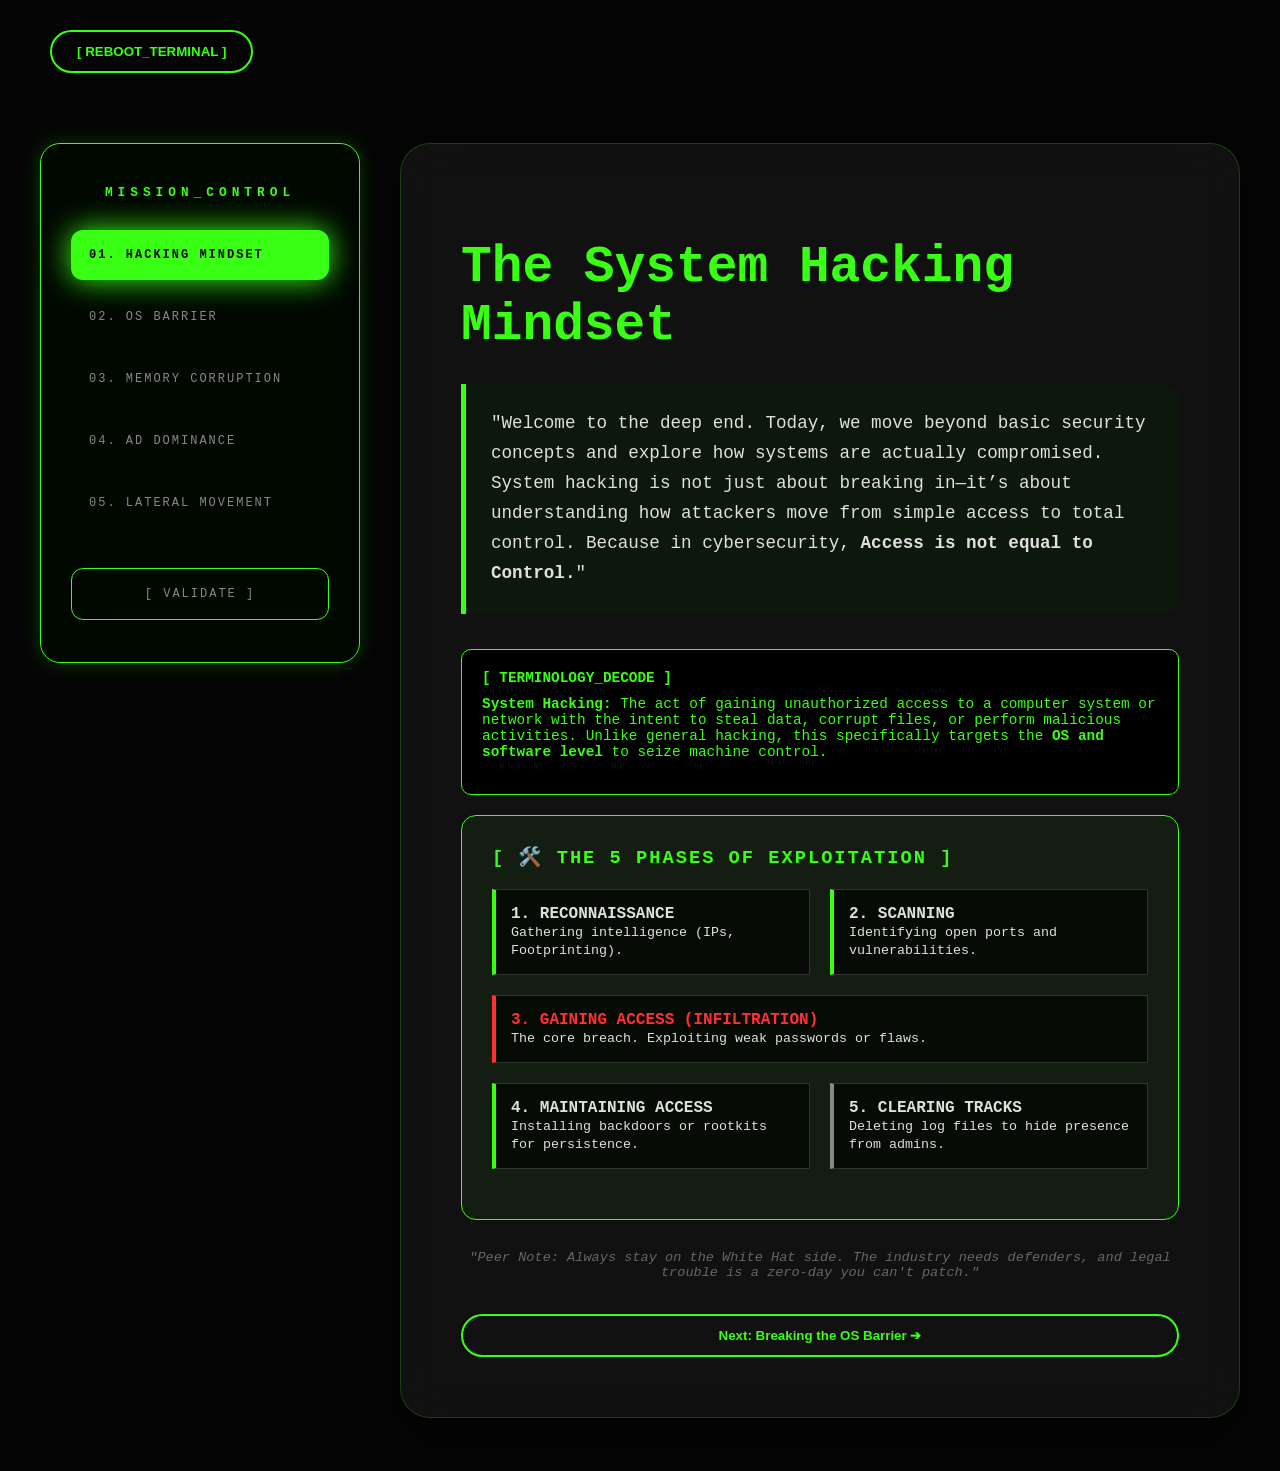
==== commit 828ac60f: "Update greeting from 'Hello' to 'Goodbye'" ====
--- a/system-hacking.html
+++ b/system-hacking.html
@@ -3,7 +3,7 @@
 <head>
     <meta charset="UTF-8">
     <meta name="viewport" content="width=device-width, initial-scale=1.0">
-    <title>Instructor Terminal | Advanced System Hacking v5.5</title>
+    <title>Instructor Terminal | Advanced System Hacking v6.3</title>
     <style>
         /* --- CORE THEME & ENHANCED UI --- */
         :root {
@@ -25,6 +25,12 @@
             100% { transform: translate(0); }
         }
 
+        @keyframes gold-glow {
+            0% { box-shadow: 0 0 5px var(--gold); border-color: var(--gold); }
+            50% { box-shadow: 0 0 25px var(--gold); border-color: #fff; }
+            100% { box-shadow: 0 0 5px var(--gold); border-color: var(--gold); }
+        }
+
         body, html {
             margin: 0; padding: 0;
             width: 100%; min-height: 100vh;
@@ -119,9 +125,23 @@
         .topic-content.active { display: block; }
         
         .quiz-option {
-            display: block; width: 100%; padding: 18px; margin: 12px 0; background: transparent; border: 1px solid #444; color: white; cursor: pointer; transition: 0.3s; border-radius: 10px; font-family: inherit; font-size: 1rem;
-        }
-        .quiz-option:hover { border-color: var(--neon-green); background: rgba(57, 255, 20, 0.05); }
+            display: block; width: 100%; padding: 18px; margin: 12px 0; background: transparent; border: 1px solid #444; color: white; cursor: pointer; transition: 0.3s; border-radius: 10px; font-family: inherit; font-size: 1rem; text-align: left;
+        }
+        .quiz-option:hover:not(:disabled) { border-color: var(--neon-green); background: rgba(57, 255, 20, 0.05); }
+        .quiz-option.correct { border-color: var(--neon-green); background: rgba(57, 255, 20, 0.1); color: var(--neon-green); }
+        .quiz-option.wrong { border-color: var(--error-red); background: rgba(255, 0, 0, 0.1); color: var(--error-red); }
+
+        .golden-ticket-card {
+            border: 2px solid var(--gold);
+            background: linear-gradient(135deg, rgba(30, 20, 0, 0.9) 0%, rgba(0,0,0,1) 100%);
+            padding: 35px;
+            border-radius: 20px;
+            margin: 40px 0;
+            animation: gold-glow 4s infinite ease-in-out;
+        }
+
+        .impact-grid { display: grid; grid-template-columns: 1fr 1fr; gap: 20px; margin-top: 20px; }
+        .impact-card { background: rgba(255, 255, 255, 0.05); padding: 20px; border-radius: 12px; border: 1px solid #333; }
     </style>
 </head>
 <body>
@@ -135,316 +155,297 @@
     <div class="dashboard">
         <div class="sidebar">
             <h2 style="color:var(--neon-green); font-size: 0.8rem; text-align: center; letter-spacing: 5px; margin-bottom: 30px;">MISSION_CONTROL</h2>
-            <div class="nav-item" onclick="showTab('m1', this)">01. Hacking Mindset</div>
-            <div class="nav-item active" onclick="showTab('m2', this)">02. OS Barrier</div>
-            <div class="nav-item" onclick="showTab('m3', this)">03. Memory Corruption</div>
-            <div class="nav-item" onclick="showTab('m4', this)">04. AD Dominance</div>
-            <div class="nav-item" onclick="showTab('m5', this)">05. Lateral Movement</div>
-            <div class="nav-item" onclick="showTab('quiz', this)" style="border: 1px solid var(--neon-green); margin-top: 40px; text-align: center;">[ VALIDATE ]</div>
+            <div class="nav-item active" id="nav-m1" onclick="showTab('m1', this)">01. Hacking Mindset</div>
+            <div class="nav-item" id="nav-m2" onclick="showTab('m2', this)">02. OS Barrier</div>
+            <div class="nav-item" id="nav-m3" onclick="showTab('m3', this)">03. Memory Corruption</div>
+            <div class="nav-item" id="nav-m4" onclick="showTab('m4', this)">04. AD Dominance</div>
+            <div class="nav-item" id="nav-m5" onclick="showTab('m5', this)">05. Lateral Movement</div>
+            <div class="nav-item" id="nav-quiz" onclick="showTab('quiz', this)" style="border: 1px solid var(--neon-green); margin-top: 40px; text-align: center;">[ VALIDATE ]</div>
         </div>
 
         <div class="content-area">
-<div id="m1" class="topic-content active">
-    <h1 class="glitch-text">The System Hacking Mindset</h1>
-    
-    <div class="speaker-note" style="border-style: solid; margin-bottom: 30px;">
-        "Welcome to the deep end. Today, we move beyond basic security concepts and explore how systems are actually compromised. System hacking is not just about breaking in—it’s about understanding how attackers move from simple access to total control. Because in cybersecurity, <b>Access is not equal to Control.</b>"
-    </div>
-
-    <div class="terminal-box" style="margin-bottom: 30px; border-color: var(--neon-green);">
-        <b style="text-transform: uppercase;">[ TERMINOLOGY_DECODE ]</b><br>
-        <p style="margin-top: 10px;"><b>System Hacking:</b> The act of gaining unauthorized access to a computer system or network with the intent to steal data, corrupt files, or perform malicious activities. Unlike general hacking, this specifically targets the <b>OS and software level</b> to seize machine control.</p>
-    </div>
-
-    <div style="background: rgba(57, 255, 20, 0.05); border: 1px solid var(--neon-green); padding: 30px; border-radius: 15px; margin-bottom: 30px;">
-        <h3 style="color:var(--neon-green); margin-top:0; letter-spacing: 2px;">[ 🛠️ THE 5 PHASES OF EXPLOITATION ]</h3>
-        
-        <div style="display: grid; grid-template-columns: 1fr 1fr; gap: 20px; margin-bottom: 20px;">
-            <div style="background: rgba(0,0,0,0.6); border: 1px solid #333; padding: 15px; border-left: 4px solid var(--neon-green);">
-                <b style="color:var(--neon-green);">1. RECONNAISSANCE</b><br>
-                <span style="font-size: 0.8rem; color: #aaa;">Gathering intelligence (IPs, employee info, footprinting).</span>
-            </div>
-            <div style="background: rgba(0,0,0,0.6); border: 1px solid #333; padding: 15px; border-left: 4px solid var(--neon-green);">
-                <b style="color:var(--neon-green);">2. SCANNING</b><br>
-                <span style="font-size: 0.8rem; color: #aaa;">Identifying open ports and unpatched vulnerabilities.</span>
-            </div>
-        </div>
-
-        <div style="background: rgba(0,0,0,0.6); border: 1px solid #333; padding: 15px; border-left: 4px solid var(--warning-red); margin-bottom: 20px;">
-            <b style="color:var(--warning-red);">3. GAINING ACCESS (INFILTRATION)</b><br>
-            <span style="font-size: 0.8rem; color: #aaa;">The core breach. Exploiting weak passwords or software flaws to enter the system.</span>
-        </div>
-
-        <div style="display: grid; grid-template-columns: 1fr 1fr; gap: 20px;">
-            <div style="background: rgba(0,0,0,0.6); border: 1px solid #333; padding: 15px; border-left: 4px solid var(--neon-green);">
-                <b style="color:var(--neon-green);">4. MAINTAINING ACCESS</b><br>
-                <span style="font-size: 0.8rem; color: #aaa;">Installing backdoors or rootkits for persistent control.</span>
-            </div>
-            <div style="background: rgba(0,0,0,0.6); border: 1px solid #333; padding: 15px; border-left: 4px solid #888;">
-                <b style="color:#888;">5. CLEARING TRACKS</b><br>
-                <span style="font-size: 0.8rem; color: #aaa;">Deleting log files to hide presence from system admins.</span>
-            </div>
-        </div>
-    </div>
-
-    <h3 style="color:var(--neon-green); letter-spacing: 2px;">[ 🔑 TECHNICAL ATTACK VECTORS ]</h3>
-    <ul class="data-list">
-        <li><b>Password Cracking:</b> Using brute-force or dictionary attacks to guess credentials.</li>
-        <li><b>Privilege Escalation:</b> Moving from a standard 'Guest' to an 'Admin/Root' user.</li>
-        <li><b>Buffer Overflow:</b> Overwhelming memory buffers to force execution of malicious code.</li>
-        <li><b>Spyware/Keyloggers:</b> Recording keystrokes to harvest passwords silently.</li>
-    </ul>
-
-    <div style="margin-top: 40px; border-top: 1px solid #222; padding-top: 20px;">
-        <div style="display: grid; grid-template-columns: 1fr 1fr; gap: 20px;">
-            <div style="border: 1px solid var(--warning-red); padding: 15px; border-radius: 8px;">
-                <b style="color: var(--warning-red);">[ BLACK HAT ]</b><br>
-                <small>Malicious intent. Personal gain or damage.</small>
-            </div>
-            <div style="border: 1px solid var(--neon-green); padding: 15px; border-radius: 8px;">
-                <b style="color: var(--neon-green);">[ WHITE HAT ]</b><br>
-                <small>Ethical security experts. Authorized vulnerability testing.</small>
-            </div>
-        </div>
-        
-        <p style="font-style: italic; color: #666; font-size: 0.85rem; margin-top: 20px; text-align: center;">
-            "Peer Note: Always stay on the White Hat side. The industry needs defenders, and legal trouble is a zero-day you can't patch."
-        </p>
-    </div>
-
-    <button class="btn" style="width: 100%; margin-top: 20px;" onclick="startQuiz(1)">Launch System Validation Quiz</button>
-</div>
-            <div id="m2" class="topic-content active">
+
+            <div id="m1" class="topic-content active">
+                <h1 class="glitch-text">The System Hacking Mindset</h1>
+                <div class="speaker-note">
+                    "Welcome to the deep end. Today, we move beyond basic security concepts and explore how systems are actually compromised. System hacking is not just about breaking in—it’s about understanding how attackers move from simple access to total control. Because in cybersecurity, <b>Access is not equal to Control.</b>"
+                </div>
+                <div class="terminal-box" style="border-color: var(--neon-green);">
+                    <b style="text-transform: uppercase;">[ TERMINOLOGY_DECODE ]</b><br>
+                    <p style="margin-top: 10px;"><b>System Hacking:</b> The act of gaining unauthorized access to a computer system or network with the intent to steal data, corrupt files, or perform malicious activities. Unlike general hacking, this specifically targets the <b>OS and software level</b> to seize machine control.</p>
+                </div>
+                <div style="background: rgba(57, 255, 20, 0.05); border: 1px solid var(--neon-green); padding: 30px; border-radius: 15px; margin-bottom: 30px;">
+                    <h3 style="color:var(--neon-green); margin-top:0; letter-spacing: 2px;">[ 🛠️ THE 5 PHASES OF EXPLOITATION ]</h3>
+                    <div class="phase-grid">
+                        <div class="phase-card"><b>1. RECONNAISSANCE</b><br><small>Gathering intelligence (IPs, Footprinting).</small></div>
+                        <div class="phase-card"><b>2. SCANNING</b><br><small>Identifying open ports and vulnerabilities.</small></div>
+                    </div>
+                    <div class="phase-card" style="border-left-color: var(--error-red); margin-bottom: 20px;">
+                        <b style="color:var(--error-red);">3. GAINING ACCESS (INFILTRATION)</b><br><small>The core breach. Exploiting weak passwords or flaws.</small>
+                    </div>
+                    <div class="phase-grid">
+                        <div class="phase-card"><b>4. MAINTAINING ACCESS</b><br><small>Installing backdoors or rootkits for persistence.</small></div>
+                        <div class="phase-card" style="border-left-color: #888;"><b>5. CLEARING TRACKS</b><br><small>Deleting log files to hide presence from admins.</small></div>
+                    </div>
+                </div>
+                <p style="font-style: italic; color: #666; font-size: 0.85rem; margin-top: 20px; text-align: center;">
+                    "Peer Note: Always stay on the White Hat side. The industry needs defenders, and legal trouble is a zero-day you can't patch."
+                </p>
+                <button class="btn" style="width: 100%; margin-top: 20px;" onclick="showTab('m2', document.getElementById('nav-m2'))">Next: Breaking the OS Barrier ➔</button>
+            </div>
+
+            <div id="m2" class="topic-content">
                 <h1 class="glitch-text">Breaking the OS Barrier</h1>
-                
                 <div class="speaker-context">
-                    "In the architecture of a computer, the <b>Operating System (OS)</b> acts as the ultimate gatekeeper between hardware and software. Breaking the OS barrier involves bypassing the fundamental security protocols designed to isolate user processes from the core system. To understand how this barrier is breached, we must look at how the OS organizes trust and protection."
-                </div>
-
+                    "In the architecture of a computer, the <b>Operating System (OS)</b> acts as the ultimate gatekeeper. Breaking the OS barrier involves bypassing the protocols designed to isolate user processes from the core system."
+                </div>
                 <div class="highlight-box">
                     <h3 style="color:var(--neon-green); margin-top:0;">The Campus Analogy</h3>
                     <p>"Imagine your Operating System as a <b>school campus</b>. Barrier breaking is when a restricted student gains unauthorized access to the Principal's files."</p>
                     <div style="display: grid; grid-template-columns: 1fr 1fr 1fr; gap: 15px;">
-                        <div class="phase-card">
-                            <b style="color:var(--neon-green);">👨‍🎓 Students</b><br>
-                            <small>Regular Users: Restricted rooms.</small>
-                        </div>
-                        <div class="phase-card">
-                            <b style="color:var(--neon-green);">👩‍🏫 Teachers</b><br>
-                            <small>Admins: Access sensitive areas.</small>
-                        </div>
-                        <div class="phase-card">
-                            <b style="color:var(--neon-green);">🛡️ Guards</b><br>
-                            <small>OS Protection: Enforce entry rules.</small>
-                        </div>
-                    </div>
-                </div>
-
+                        <div class="phase-card"><b>👨‍🎓 Students</b><br><small>Regular Users: Restricted rooms.</small></div>
+                        <div class="phase-card"><b>👩‍🏫 Teachers</b><br><small>Admins: Access sensitive areas.</small></div>
+                        <div class="phase-card"><b>🛡️ Guards</b><br><small>OS Protection: Enforce entry rules.</small></div>
+                    </div>
+                </div>
                 <h3 style="color:var(--neon-green); letter-spacing: 2px;">[ 🏛️ ARCHITECTURE: PROTECTION RINGS ]</h3>
                 <div class="highlight-box">
-                    <p>Modern operating systems use hierarchical, hardware-enforced privilege levels:</p>
                     <ul style="list-style: none; padding: 0;">
-                        <li style="margin-bottom: 12px; border-left: 3px solid #555; padding-left: 15px;">
-                            <b style="color: var(--neon-green);">Ring 3 (User Mode):</b> Where apps (Chrome, Word) live. They have the least privilege and cannot talk to hardware directly.
-                        </li>
-                        <li style="margin-bottom: 12px; border-left: 3px solid var(--neon-green); padding-left: 15px;">
-                            <b style="color: var(--neon-green);">Ring 0 (Kernel Mode):</b> The "God Mode." The Kernel has unrestricted access to the CPU and memory.
-                        </li>
+                        <li style="margin-bottom: 12px; border-left: 3px solid #555; padding-left: 15px;"><b style="color: var(--neon-green);">Ring 3 (User Mode):</b> Where apps (Chrome, Word) live. They have the least privilege.</li>
+                        <li style="margin-bottom: 12px; border-left: 3px solid var(--neon-green); padding-left: 15px;"><b style="color: var(--neon-green);">Ring 0 (Kernel Mode):</b> The "God Mode." The Kernel has unrestricted access to the CPU and memory.</li>
                     </ul>
-                    <p style="background: rgba(255,215,0,0.1); padding: 10px; border: 1px solid var(--gold); border-radius: 5px; font-size: 0.9rem;">
-                        <b>The Barrier:</b> The invisible wall between Ring 3 and Ring 0. Applications must use <b>System Calls (syscalls)</b> to ask the Kernel for permission to execute hardware tasks.
+                    <p style="background: rgba(255,215,0,0.1); padding: 10px; border: 1px solid var(--gold); border-radius: 5px;">
+                        <b>The Barrier:</b> The invisible wall. Apps must use <b>System Calls (syscalls)</b> to ask the Kernel for permission.
                     </p>
                 </div>
-
-                
-
-                <h3 style="color:var(--neon-green); letter-spacing: 2px;">[ 🔨 TECHNIQUES FOR BREAKING THE BARRIER ]</h3>
-                <p>When an attacker "breaks the barrier," they are performing <b>Privilege Escalation</b>. They start in Ring 3 and find a way to execute code in Ring 0.</p>
-                
+                <div class="highlight-box" style="border: 1px solid var(--error-red);">
+                    <h3 style="color:var(--error-red); margin-top:0;">🛡️ THE POINT OF NO RETURN</h3>
+                    <ul style="font-size: 0.9rem; line-height: 1.6;">
+                        <li><b>Antivirus Neutralization:</b> They can disable security from the "inside."</li>
+                        <li><b>Persistence:</b> Installation of <b>Rootkits</b> that hide below the OS level.</li>
+                        <li><b>Total Data Access:</b> Attackers can read raw memory directly.</li>
+                    </ul>
+                </div>
+                <p style="font-style: italic; color: #666; font-size: 0.85rem; margin-top: 30px; text-align: center;">
+                    "Peer Note: This is why Kernel Patch Protection and Secure Boot are so critical today. They are the secondary walls built to keep the barrier intact."
+                </p>
+                <button class="btn" style="width: 100%; margin-top: 20px;" onclick="showTab('m3', document.getElementById('nav-m3'))">Next: Memory Corruption ➔</button>
+            </div>
+
+            <div id="m3" class="topic-content">
+                <h1 class="glitch-text">Memory Corruption</h1>
+                <div class="speaker-context">
+                    "Think of memory as a set of fixed-size containers. A Buffer Overflow is like pouring water into a glass until it floods the entire table. In cybersecurity, this is the 'Holy Grail' of exploitation."
+                </div>
+                <div class="terminal-box" style="border-color: var(--neon-green);">
+                    <b style="text-transform: uppercase;">[ CORE_DEFINITION ]</b><br>
+                    <p style="margin-top: 10px;"><b>Memory Corruption:</b> A class of vulnerabilities where a program writes data outside its strictly defined memory boundaries, allowing hackers to gain direct control of the processor.</p>
+                </div>
+                <h3 style="color:var(--neon-green); letter-spacing: 2px;">[ 🏛️ THE ARCHITECTURE: THE STACK ]</h3>
+                <div class="highlight-box">
+                    <div class="phase-grid">
+                        <div class="phase-card"><b>LOCAL VARIABLES</b><br><small>Temporary storage for user data.</small></div>
+                        <div class="phase-card" style="border-left-color: var(--gold);"><b>RETURN ADDRESS (EIP)</b><br><small>The 'GPS coordinate' for the next instruction.</small></div>
+                    </div>
+                </div>
+                <div class="highlight-box">
+                    <b style="color: var(--error-red);">THE HIJACK:</b> Overwriting the <b>Return Address (EIP)</b> allows an attacker to point the CPU to <b>Shellcode</b>, granting total system control.
+                </div>
+                <p style="font-style: italic; color: #666; font-size: 0.85rem; text-align: center; margin-top: 40px;">
+                    "Peer Note: Memory corruption is why languages like C and C++ are considered 'dangerous'—they provide direct control over memory. Modern languages like Rust or Java have built-in runtime guards."
+                </p>
+                <button class="btn" style="width: 100%; margin-top: 20px;" onclick="showTab('m4', document.getElementById('nav-m4'))">Next: AD Dominance ➔</button>
+            </div>
+
+            <div id="m4" class="topic-content">
+                <h1 class="glitch-text">AD Dominance</h1>
+                <div class="speaker-context">
+                    "When Active Directory falls, the attacker doesn't steal your ID; they become the person who makes the IDs. In a Windows enterprise, AD is the brain—controlling it makes you the <b>'God'</b> of the network."
+                </div>
+                <h3 style="color:var(--neon-green); letter-spacing: 2px;">[ 🏛️ THE PILLAR: KERBEROS TICKETS ]</h3>
+                <div class="highlight-box">
+                    <p><b>The Identity Check:</b> You show your ID to the 'Bouncer' (Domain Controller).</p>
+                    <p><b>The VIP Pass:</b> The DC gives you a <b>Ticket Granting Ticket (TGT)</b> if valid.</p>
+                </div>
+                <div class="golden-ticket-card">
+                    <h2 style="color:var(--gold); margin:0;">👑 THE GOLDEN TICKET</h2>
+                    <p>By compromising the <b>KRBTGT account</b>, attackers gain the ability to forge 'VIP Passes', allowing them to impersonate anyone across the entire domain forever.</p>
+                </div>
+                <p style="font-style: italic; color: #666; font-size: 0.85rem; margin-top: 40px; text-align: center;">
+                    "Peer Note: AD Dominance is <b>'Game Over'</b>. Post-breach recovery often requires a total forest rebuild. Rotating the KRBTGT password (twice!) is standard procedure."
+                </p>
+                <button class="btn" style="width: 100%; margin-top: 20px;" onclick="showTab('m5', document.getElementById('nav-m5'))">Next: Lateral Movement ➔</button>
+            </div>
+
+            <div id="m5" class="topic-content">
+                <h1 class="glitch-text">Lateral Movement</h1>
+                <div class="speaker-context">
+                    "Lateral movement is the art of moving room-to-room inside a building after sneaking through a window. Once a hacker is past the perimeter, this is their primary mission."
+                </div>
                 <div class="phase-grid">
-                    <div class="phase-card" style="border-left-color: var(--gold);">
-                        <b style="color:var(--gold);">1. Kernel Exploits</b><br>
-                        <small>Exploiting bugs in drivers or the Kernel itself to "trick" the system into running code with full privileges.</small>
-                    </div>
-                    <div class="phase-card" style="border-left-color: var(--gold);">
-                        <b style="color:var(--gold);">2. Token Manipulation</b><br>
-                        <small>Copying the digital "ID badge" (Access Token) of an Admin process and attaching it to a malicious process.</small>
-                    </div>
-                </div>
-
-                <div class="highlight-box">
-                    <b style="color: var(--neon-green);">3. Unquoted Service Paths</b>
-                    <p>A logic flaw where missing quotes in a system path allow attackers to substitute a malicious program.</p>
-                    <div class="terminal-box">
-                        Expected: "C:\Program Files\App.exe"<br>
-                        Broken: C:\Program Files\App.exe<br>
-                        <span style="color: var(--gold);">Result: OS may execute 'C:\Program.exe' with System privileges first.</span>
-                    </div>
-                </div>
-
-                <h3 style="color:var(--error-red); letter-spacing: 2px;">[ 🛡️ WHY THIS MATTERS: THE POINT OF NO RETURN ]</h3>
-                <div class="phase-card" style="border-left-color: var(--error-red); background: rgba(255,0,0,0.05);">
-                    <p>Once an attacker moves from User Mode to Kernel Mode, the system's defenses collapse:</p>
-                    <ul style="font-size: 0.9rem; line-height: 1.6;">
-                        <li><b>Antivirus Neutralization:</b> Security software can be disabled from the "inside."</li>
-                        <li><b>Persistence:</b> Installation of <b>Rootkits</b> that hide below the OS level.</li>
-                        <li><b>Total Data Access:</b> Attackers can read raw data directly from the computer's memory.</li>
-                    </ul>
-                </div>
-
-                <p style="font-style: italic; color: #666; font-size: 0.85rem; margin-top: 30px; text-align: center; border-top: 1px solid #222; padding-top: 20px;">
-                    "Peer Note: This is why Kernel Patch Protection and Secure Boot are so critical today. They are the secondary walls built to keep the barrier intact even when a bug is found."
+                    <div class="phase-card"><b>THE PIVOT</b><br><small>Landing on a low-security machine to reach high-value targets like the Domain Controller.</small></div>
+                    <div class="phase-card"><b>CREDENTIAL HARVESTING</b><br><small>Stealing password hashes from memory (LSASS) to move to the next machine.</small></div>
+                </div>
+                <div class="highlight-box">
+                    <h3 style="color:var(--neon-green); margin-top:0;">📊 NETWORK AS A GRAPH</h3>
+                    <p>To a hacker, users/devices are <b>Nodes</b> and permissions are <b>Edges</b>. Tools like BloodHound map the shortest path to 'Domain Admin'.</p>
+                </div>
+                <p style="font-style: italic; color: #666; font-size: 0.85rem; margin-top: 40px; text-align: center;">
+                    "Peer Note: Internal Security is as vital as the Firewall. Make the network as 'noisy' and difficult to navigate as possible!"
                 </p>
-            </div>
-            <div id="m3" class="topic-content active">
-    <h1 class="glitch-text">Memory Corruption</h1>
-    
-    <div class="speaker-context">
-        "Think of memory as a set of fixed-size containers. A Buffer Overflow is like pouring water into a glass until it floods the entire table. In cybersecurity, this isn't just a bug—it’s the 'Holy Grail' of exploitation."
-    </div>
-
-    <div class="terminal-box" style="border-color: var(--neon-green);">
-        <b style="text-transform: uppercase;">[ CORE_DEFINITION ]</b><br>
-        <p style="margin-top: 10px;"><b>Memory Corruption:</b> A class of vulnerabilities where a program writes data outside its strictly defined memory boundaries. This allows ethical hackers to bypass the system's sandbox and gain direct control of the processor.</p>
-    </div>
-
-    <h3 style="color:var(--neon-green); letter-spacing: 2px;">[ 🏛️ THE ARCHITECTURE: THE STACK ]</h3>
-    <p>A program manages tasks using a structure called <b>The Stack</b>—a rigid set of data frames stored in precise order.</p>
-    
-    <div class="highlight-box">
-        <div class="phase-grid">
-            <div class="phase-card">
-                <b style="color:var(--neon-green);">LOCAL VARIABLES</b><br>
-                <small>Temporary buffers used to store data like usernames or calculation results.</small>
-            </div>
-            <div class="phase-card" style="border-left-color: var(--gold);">
-                <b style="color:var(--gold);">RETURN ADDRESS (EIP)</b><br>
-                <small>The 32/64-bit 'GPS coordinate' that tells the CPU which instruction to execute next.</small>
-            </div>
+                <button class="btn" style="width: 100%; margin-top: 20px;" onclick="showTab('quiz', document.getElementById('nav-quiz'))">Next: Final Validation ➔</button>
+            </div>
+
+            <div id="quiz" class="topic-content">
+                <h1 class="glitch-text">Validation: Mission Briefing</h1>
+                <div id="quiz-container" class="highlight-box" style="min-height: 400px;">
+                    <div id="progress-bar" style="width: 100%; height: 5px; background: #222; margin-bottom: 20px; border-radius: 5px;">
+                        <div id="progress-fill" style="width: 0%; height: 100%; background: var(--neon-green); transition: 0.5s;"></div>
+                    </div>
+                    
+                    <div id="question-wrapper">
+                        <span id="question-category" style="color: var(--gold); font-size: 0.7rem; text-transform: uppercase; letter-spacing: 2px;"></span>
+                        <h2 id="question-text" style="margin-top: 10px;">Initializing System Validation...</h2>
+                        <div id="options-grid" style="margin-top: 30px;"></div>
+                    </div>
+
+                    <div id="feedback-zone" style="display: none; margin-top: 30px; padding: 20px; border: 1px solid #333; border-radius: 10px; background: rgba(0,0,0,0.4);">
+                        <b id="feedback-status"></b>
+                        <p id="feedback-explanation" style="margin-top: 10px; color: #aaa; font-size: 0.95rem;"></p>
+                        <button class="btn" onclick="loadNextQuestion()" style="margin-top: 15px; width: 100%;">PROCEED TO NEXT UPLINK ➔</button>
+                    </div>
+
+                    <div id="result-screen" style="display: none; text-align: center; padding: 40px 0;">
+                        <h2 style="color: var(--gold); font-size: 2.5rem;">MISSION COMPLETE</h2>
+                        <p id="final-score" style="font-size: 1.2rem; margin: 20px 0;"></p>
+                        <button class="btn" onclick="resetQuiz()">RESTART VALIDATION</button>
+                    </div>
+                </div>
+            </div>
+
         </div>
     </div>
 
-    <h3 style="color:var(--neon-green); letter-spacing: 2px;">[ 🔨 OFFENSIVE TECHNIQUE: THE HIJACK ]</h3>
-    <div class="highlight-box">
-        <b style="color: var(--error-red);">THE BUFFER OVERFLOW</b>
-        <p>When a program receives more data than its buffer was designed to hold, the excess spills into adjacent memory slots.</p>
-        
-        <div class="terminal-box" style="border-style: dashed; border-color: var(--error-red);">
-            <span style="color: #666;">// Memory Logic:</span><br>
-            [ BUFFER ] -> [ CANARY ] -> [ RETURN ADDRESS ]<br>
-            <span style="color: var(--error-red);">[ ATTACKER DATA OVERFLOWS... ]</span><br>
-            [ AAAAAAAAAAAAAAA ] -> [ !!CORRUPTED!! ] -> [ !!HIJACKED_ADDRESS!! ]
-        </div>
-
-        <p><b>The Result:</b> If an attacker overwrites the Return Address, they can redirect the CPU to point to <b>Shellcode</b>—specialized instructions that open a network shell and grant total system control.</p>
-    </div>
-
-    <h3 style="color:var(--neon-green); letter-spacing: 2px;">[ 🛡️ DEFENSIVE SHIELD TECHNOLOGIES ]</h3>
-    <p>Modern operating systems use multiple shields to prevent these memory hijacks:</p>
-    
-    <div class="data-list">
-        <li>
-            <b style="color: var(--neon-green);">ASLR (Address Space Layout Randomization):</b>
-            <br><small>Randomly 'scrambles' memory coordinates on boot so attackers cannot guess where to point the hijacked program.</small>
-        </li>
-        <li>
-            <b style="color: var(--neon-green);">DEP/NX (Data Execution Prevention):</b>
-            <br><small>Marks the stack as 'Non-Executable.' Even if shellcode is placed there, the CPU refuses to run it.</small>
-        </li>
-        <li>
-            <b style="color: var(--neon-green);">STACK CANARIES:</b>
-            <br><small>A secret 'canary' value placed before the Return Address. If the canary is modified (killed) by an overflow, the system crashes the program before the hijack succeeds.</small>
-        </li>
-    </div>
-
-    <div style="margin-top: 40px; border-top: 1px solid #222; padding-top: 20px;">
-        <p style="font-style: italic; color: #666; font-size: 0.85rem; text-align: center;">
-            "Peer Note: Memory corruption is why languages like C and C++ are considered 'dangerous'—they provide direct control over memory. Modern languages like Rust or Java are 'memory-safe' because they have built-in runtime guards."
-        </p>
-    </div>
-
-    <button class="btn" style="width: 100%; margin-top: 20px;" onclick="showTab('quiz', this)">Validate Memory Forensics Knowledge</button>
-</div>
-            <div id="m4" class="topic-content active">
-    <h1 class="glitch-text">AD Dominance</h1>
-    
-    <div class="speaker-context">
-        "When Active Directory falls, the attacker doesn't steal your ID; they become the person who makes the IDs. In a Windows enterprise, AD is the brain—controlling it makes you the 'God' of the network."
-    </div>
-
-    <h3 style="color:var(--neon-green); letter-spacing: 2px;">[ 🏛️ THE PILLAR: KERBEROS TICKETS ]</h3>
-    <p>Active Directory uses the <b>Kerberos</b> protocol. To understand it, think of a <b>VIP Concert System</b>:</p>
-    
-    <div class="highlight-box">
-        <div class="phase-grid">
-            <div class="phase-card">
-                <b style="color:var(--neon-green);">1. IDENTITY CHECK</b><br>
-                <small>You show your ID (Username/Pass) to the 'Bouncer' (The Domain Controller).</small>
-            </div>
-            <div class="phase-card">
-                <b style="color:var(--neon-green);">2. THE VIP PASS</b><br>
-                <small>The DC gives you a <b>Ticket Granting Ticket (TGT)</b> if your ID is valid.</small>
-            </div>
-        </div>
-        <p style="margin-top:15px; border-top: 1px solid #333; padding-top:10px;">
-            <b>Access:</b> You show this pass to enter any 'VIP Lounge' (File Servers, SQL Databases) without showing your ID again.
-        </p>
-    </div>
-
-    <div class="golden-ticket-card">
-        <h2 style="color:var(--gold); margin:0; letter-spacing: 3px;">👑 THE GOLDEN TICKET</h2>
-        <p>By compromising the <b>KRBTGT account</b> (the one that 'signs' every ticket), attackers can forge their own VIP passes. This grants <b>unlimited impersonation</b> of any user—Domain Admin, CEO, or even ghost accounts—lasting for 10+ years.</p>
-    </div>
-
-    <h3 style="color:var(--neon-green); letter-spacing: 2px;">[ 🔨 PATH TO DOMINANCE: TECHNIQUES ]</h3>
-    <div class="phase-grid">
-        <div class="phase-card">
-            <b style="color:var(--gold);">KERBEROASTING</b><br>
-            <small>Requesting service tickets and cracking them offline to find weak service account passwords.</small>
-        </div>
-        <div class="phase-card">
-            <b style="color:var(--gold);">BLOODHOUND ANALYSIS</b><br>
-            <small>Using graph theory to map the shortest path from a regular user to Domain Admin.</small>
-        </div>
-    </div>
-    <ul class="data-list">
-        <li><b>LLMNR/NBT-NS Poisoning:</b> Intercepting network traffic to steal password hashes.</li>
-        <li><b>NTLM Relaying:</b> Capturing an auth session and 'relaying' it to gain access without a password.</li>
-    </ul>
-
-    <h3 style="color:var(--neon-green); letter-spacing: 2px;">[ 🚧 DEFENSIVE HARDENING: TIERED ADMIN ]</h3>
-    <p>To prevent dominance, organizations use <b>Tiered Administration</b> to isolate credentials:</p>
-    <div class="terminal-box" style="border-left: 5px solid var(--neon-green);">
-        <b>Tier 0 (Highest):</b> Domain Controllers. Admins here NEVER log into regular PCs.<br>
-        <b>Tier 1:</b> Server Management.<br>
-        <b>Tier 2:</b> End-user Workstations.<br>
-        <span style="color: var(--error-red);">Rule: If a Tier 0 Admin logs into a compromised Tier 2 PC, their 'God' credentials are stolen instantly.</span>
-    </div>
-
-    <div style="margin-top: 40px; border-top: 1px solid #222; padding-top: 20px;">
-        <p style="font-style: italic; color: #666; font-size: 0.85rem; text-align: center;">
-            "Peer Note: AD Dominance is essentially 'Game Over.' Recovery often requires building a new network from scratch. Rotating the KRBTGT password (twice!) is a standard emergency procedure after a breach."
-        </p>
-    </div>
-
-    <button class="btn" style="width: 100%; margin-top: 20px;" onclick="showTab('m5', this)">Explore Lateral Movement</button>
-</div>
-
-            <div id="m1" class="topic-content">...</div>
-            <div id="m3" class="topic-content">...</div>
-            <div id="m4" class="topic-content">...</div>
-            <div id="quiz" class="topic-content">...</div>
-
-        </div>
-    </div>
-
     <script>
+        const flashcards = [
+            {
+                cat: "Hacking Mindset",
+                q: "Which phase involves gathering intelligence like IP addresses and employee info?",
+                options: ["Scanning", "Reconnaissance", "Maintaining Access", "Privilege Escalation"],
+                correct: 1,
+                exp: "Reconnaissance is the initial phase where an attacker maps out the target organization."
+            },
+            {
+                cat: "OS Barrier",
+                q: "In the Protection Ring model, where does the OS Kernel reside?",
+                options: ["Ring 3", "Ring 1", "Ring 0", "The User Mode"],
+                correct: 2,
+                exp: "Ring 0 (Kernel Mode) is 'God Mode' with unrestricted access to hardware and memory."
+            },
+            {
+                cat: "Memory Corruption",
+                q: "What component is overwritten during a Buffer Overflow to hijack control flow?",
+                options: ["The Local Variable", "The Instruction Pointer (EIP)", "The Data Buffer", "The Power Supply"],
+                correct: 1,
+                exp: "Overwriting the Instruction Pointer (EIP) allows an attacker to point the CPU to malicious Shellcode."
+            },
+            {
+                cat: "AD Dominance",
+                q: "Which specific account is targeted to forge passes in a Golden Ticket attack?",
+                options: ["Administrator", "Guest", "KRBTGT", "SYSTEM"],
+                correct: 2,
+                exp: "The KRBTGT account signs all tickets; stealing its hash allows unlimited impersonation."
+            },
+            {
+                cat: "Lateral Movement",
+                q: "What is the primary objective of 'The Pivot'?",
+                options: ["Delete logs", "Move from a low-security foothold to a high-value target", "Fix a firewall", "Reset a password"],
+                correct: 1,
+                exp: "Pivoting uses a minor foothold to launch attacks against more sensitive internal systems."
+            }
+        ];
+
+        let currentCardIndex = 0;
+        let score = 0;
+
         function showTab(id, el) {
             document.querySelectorAll('.topic-content').forEach(t => t.classList.remove('active'));
-            document.getElementById(id).classList.add('active');
+            const target = document.getElementById(id);
+            if (target) target.classList.add('active');
+            
             document.querySelectorAll('.nav-item').forEach(n => n.classList.remove('active'));
-            if(el.classList.contains('nav-item')) el.classList.add('active');
+            if(el) el.classList.add('active');
+            
+            if(id === 'quiz') { resetQuiz(); }
             window.scrollTo({top: 0, behavior: 'smooth'});
+        }
+
+        function loadQuestion() {
+            const card = flashcards[currentCardIndex];
+            document.getElementById('question-category').innerText = card.cat;
+            document.getElementById('question-text').innerText = card.q;
+            document.getElementById('feedback-zone').style.display = 'none';
+            document.getElementById('question-wrapper').style.display = 'block';
+            
+            const optionsGrid = document.getElementById('options-grid');
+            optionsGrid.innerHTML = '';
+            
+            card.options.forEach((opt, idx) => {
+                const btn = document.createElement('button');
+                btn.className = 'quiz-option';
+                btn.innerText = `[ ${idx + 1} ] ${opt}`;
+                btn.onclick = () => handleAnswer(idx, btn);
+                optionsGrid.appendChild(btn);
+            });
+
+            const progress = (currentCardIndex / flashcards.length) * 100;
+            document.getElementById('progress-fill').style.width = progress + "%";
+        }
+
+        function handleAnswer(choiceIdx, clickedBtn) {
+            const card = flashcards[currentCardIndex];
+            const options = document.querySelectorAll('.quiz-option');
+            options.forEach(opt => opt.disabled = true);
+
+            if(choiceIdx === card.correct) {
+                clickedBtn.classList.add('correct');
+                document.getElementById('feedback-status').innerText = "[ ACCESS GRANTED ]";
+                document.getElementById('feedback-status').style.color = "var(--neon-green)";
+                score++;
+            } else {
+                clickedBtn.classList.add('wrong');
+                document.getElementById('feedback-status').innerText = "[ ACCESS DENIED ]";
+                document.getElementById('feedback-status').style.color = "var(--error-red)";
+                options[card.correct].classList.add('correct');
+            }
+
+            document.getElementById('feedback-explanation').innerText = card.exp;
+            document.getElementById('feedback-zone').style.display = 'block';
+        }
+
+        function loadNextQuestion() {
+            currentCardIndex++;
+            if(currentCardIndex < flashcards.length) {
+                loadQuestion();
+            } else {
+                showResults();
+            }
+        }
+
+        function showResults() {
+            document.getElementById('question-wrapper').style.display = 'none';
+            document.getElementById('feedback-zone').style.display = 'none';
+            document.getElementById('progress-fill').style.width = "100%";
+            const screen = document.getElementById('result-screen');
+            screen.style.display = 'block';
+            document.getElementById('final-score').innerText = `You authenticated ${score} out of ${flashcards.length} security challenges.`;
+        }
+
+        function resetQuiz() {
+            currentCardIndex = 0;
+            score = 0;
+            document.getElementById('result-screen').style.display = 'none';
+            loadQuestion();
         }
     </script>
 </body>
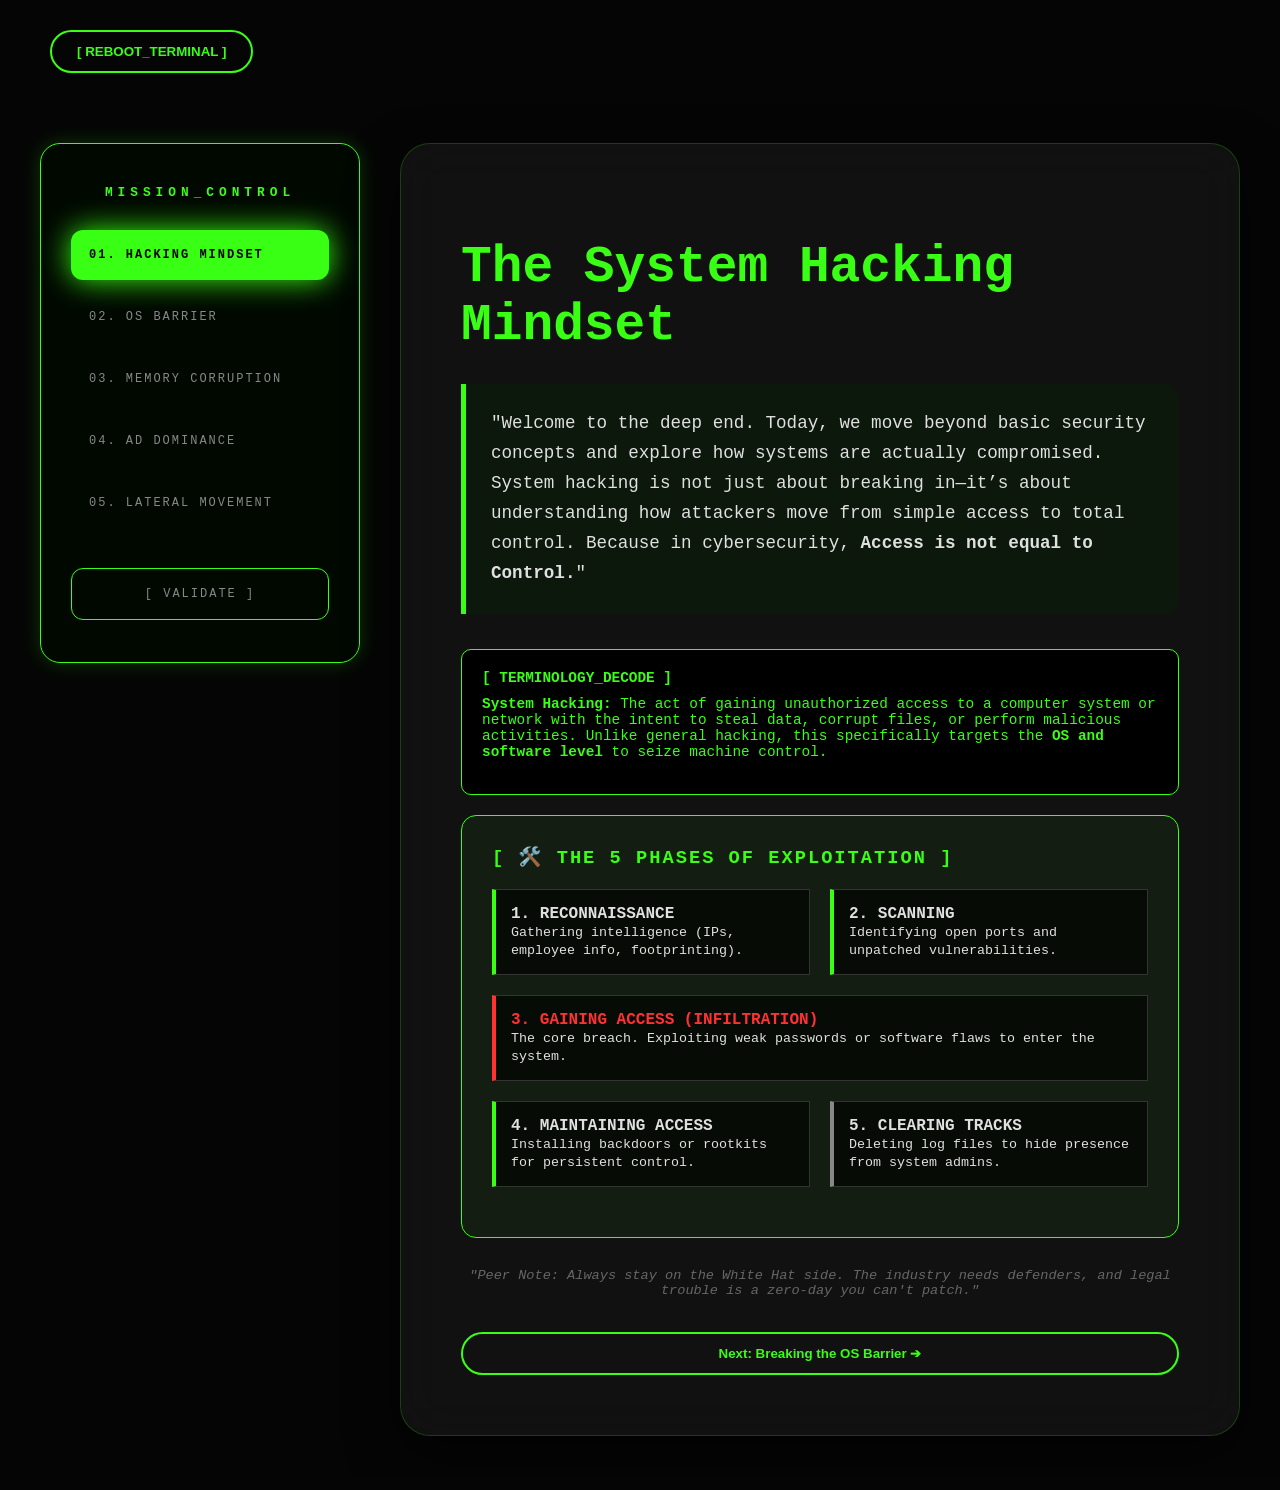
==== commit 0962b123: "Update system-hacking.html" ====
--- a/system-hacking.html
+++ b/system-hacking.html
@@ -3,7 +3,7 @@
 <head>
     <meta charset="UTF-8">
     <meta name="viewport" content="width=device-width, initial-scale=1.0">
-    <title>Instructor Terminal | Advanced System Hacking v6.3</title>
+    <title>Instructor Terminal | Advanced System Hacking v6.4</title>
     <style>
         /* --- CORE THEME & ENHANCED UI --- */
         :root {
@@ -127,7 +127,7 @@
         .quiz-option {
             display: block; width: 100%; padding: 18px; margin: 12px 0; background: transparent; border: 1px solid #444; color: white; cursor: pointer; transition: 0.3s; border-radius: 10px; font-family: inherit; font-size: 1rem; text-align: left;
         }
-        .quiz-option:hover:not(:disabled) { border-color: var(--neon-green); background: rgba(57, 255, 20, 0.05); }
+        .quiz-option:hover { border-color: var(--neon-green); background: rgba(57, 255, 20, 0.05); }
         .quiz-option.correct { border-color: var(--neon-green); background: rgba(57, 255, 20, 0.1); color: var(--neon-green); }
         .quiz-option.wrong { border-color: var(--error-red); background: rgba(255, 0, 0, 0.1); color: var(--error-red); }
 
@@ -138,6 +138,11 @@
             border-radius: 20px;
             margin: 40px 0;
             animation: gold-glow 4s infinite ease-in-out;
+        }
+
+        .data-list { list-style: none; padding: 0; }
+        .data-list li {
+            padding: 15px; margin-bottom: 12px; background: rgba(255,255,255,0.03); border-left: 4px solid var(--neon-green);
         }
 
         .impact-grid { display: grid; grid-template-columns: 1fr 1fr; gap: 20px; margin-top: 20px; }
@@ -177,15 +182,15 @@
                 <div style="background: rgba(57, 255, 20, 0.05); border: 1px solid var(--neon-green); padding: 30px; border-radius: 15px; margin-bottom: 30px;">
                     <h3 style="color:var(--neon-green); margin-top:0; letter-spacing: 2px;">[ 🛠️ THE 5 PHASES OF EXPLOITATION ]</h3>
                     <div class="phase-grid">
-                        <div class="phase-card"><b>1. RECONNAISSANCE</b><br><small>Gathering intelligence (IPs, Footprinting).</small></div>
-                        <div class="phase-card"><b>2. SCANNING</b><br><small>Identifying open ports and vulnerabilities.</small></div>
+                        <div class="phase-card"><b>1. RECONNAISSANCE</b><br><small>Gathering intelligence (IPs, employee info, footprinting).</small></div>
+                        <div class="phase-card"><b>2. SCANNING</b><br><small>Identifying open ports and unpatched vulnerabilities.</small></div>
                     </div>
                     <div class="phase-card" style="border-left-color: var(--error-red); margin-bottom: 20px;">
-                        <b style="color:var(--error-red);">3. GAINING ACCESS (INFILTRATION)</b><br><small>The core breach. Exploiting weak passwords or flaws.</small>
+                        <b style="color:var(--error-red);">3. GAINING ACCESS (INFILTRATION)</b><br><small>The core breach. Exploiting weak passwords or software flaws to enter the system.</small>
                     </div>
                     <div class="phase-grid">
-                        <div class="phase-card"><b>4. MAINTAINING ACCESS</b><br><small>Installing backdoors or rootkits for persistence.</small></div>
-                        <div class="phase-card" style="border-left-color: #888;"><b>5. CLEARING TRACKS</b><br><small>Deleting log files to hide presence from admins.</small></div>
+                        <div class="phase-card"><b>4. MAINTAINING ACCESS</b><br><small>Installing backdoors or rootkits for persistent control.</small></div>
+                        <div class="phase-card" style="border-left-color: #888;"><b>5. CLEARING TRACKS</b><br><small>Deleting log files to hide presence from system admins.</small></div>
                     </div>
                 </div>
                 <p style="font-style: italic; color: #666; font-size: 0.85rem; margin-top: 20px; text-align: center;">
@@ -197,7 +202,7 @@
             <div id="m2" class="topic-content">
                 <h1 class="glitch-text">Breaking the OS Barrier</h1>
                 <div class="speaker-context">
-                    "In the architecture of a computer, the <b>Operating System (OS)</b> acts as the ultimate gatekeeper. Breaking the OS barrier involves bypassing the protocols designed to isolate user processes from the core system."
+                    "In the architecture of a computer, the <b>Operating System (OS)</b> acts as the ultimate gatekeeper between hardware and software. Breaking the OS barrier involves bypassing the fundamental security protocols designed to isolate user processes from the core system. To understand how this barrier is breached, we must look at how the OS organizes trust and protection."
                 </div>
                 <div class="highlight-box">
                     <h3 style="color:var(--neon-green); margin-top:0;">The Campus Analogy</h3>
@@ -210,24 +215,45 @@
                 </div>
                 <h3 style="color:var(--neon-green); letter-spacing: 2px;">[ 🏛️ ARCHITECTURE: PROTECTION RINGS ]</h3>
                 <div class="highlight-box">
+                    <p>Modern operating systems use hierarchical, hardware-enforced privilege levels:</p>
                     <ul style="list-style: none; padding: 0;">
-                        <li style="margin-bottom: 12px; border-left: 3px solid #555; padding-left: 15px;"><b style="color: var(--neon-green);">Ring 3 (User Mode):</b> Where apps (Chrome, Word) live. They have the least privilege.</li>
+                        <li style="margin-bottom: 12px; border-left: 3px solid #555; padding-left: 15px;"><b style="color: var(--neon-green);">Ring 3 (User Mode):</b> Where apps (Chrome, Word) live. They have the least privilege and cannot talk to hardware directly.</li>
                         <li style="margin-bottom: 12px; border-left: 3px solid var(--neon-green); padding-left: 15px;"><b style="color: var(--neon-green);">Ring 0 (Kernel Mode):</b> The "God Mode." The Kernel has unrestricted access to the CPU and memory.</li>
                     </ul>
                     <p style="background: rgba(255,215,0,0.1); padding: 10px; border: 1px solid var(--gold); border-radius: 5px;">
-                        <b>The Barrier:</b> The invisible wall. Apps must use <b>System Calls (syscalls)</b> to ask the Kernel for permission.
+                        <b>The Barrier:</b> The invisible wall between Ring 3 and Ring 0. Applications must use <b>System Calls (syscalls)</b> to ask the Kernel for permission to execute hardware tasks.
                     </p>
                 </div>
+                <h3 style="color:var(--neon-green); letter-spacing: 2px;">[ 🔨 TECHNIQUES FOR BREAKING THE BARRIER ]</h3>
+                <div class="phase-grid">
+                    <div class="phase-card" style="border-left-color: var(--gold);">
+                        <b style="color:var(--gold);">1. Kernel Exploits</b><br>
+                        <small>Exploiting bugs in drivers or the Kernel itself to "trick" the system into running code with full privileges.</small>
+                    </div>
+                    <div class="phase-card" style="border-left-color: var(--gold);">
+                        <b style="color:var(--gold);">2. Token Manipulation</b><br>
+                        <small>Copying the digital "ID badge" (Access Token) of an Admin process and attaching it to a malicious process.</small>
+                    </div>
+                </div>
+                <div class="highlight-box">
+                    <b style="color: var(--neon-green);">3. Unquoted Service Paths</b>
+                    <p>A logic flaw where missing quotes in a system path allow attackers to substitute a malicious program.</p>
+                    <div class="terminal-box">
+                        Expected: "C:\Program Files\App.exe"<br>
+                        Broken: C:\Program Files\App.exe<br>
+                        <span style="color: var(--gold);">Result: OS may execute 'C:\Program.exe' with System privileges first.</span>
+                    </div>
+                </div>
                 <div class="highlight-box" style="border: 1px solid var(--error-red);">
-                    <h3 style="color:var(--error-red); margin-top:0;">🛡️ THE POINT OF NO RETURN</h3>
+                    <h3 style="color:var(--error-red); margin-top:0;">🛡️ WHY THIS MATTERS: THE POINT OF NO RETURN</h3>
                     <ul style="font-size: 0.9rem; line-height: 1.6;">
-                        <li><b>Antivirus Neutralization:</b> They can disable security from the "inside."</li>
+                        <li><b>Antivirus Neutralization:</b> They can disable security software from the "inside."</li>
                         <li><b>Persistence:</b> Installation of <b>Rootkits</b> that hide below the OS level.</li>
-                        <li><b>Total Data Access:</b> Attackers can read raw memory directly.</li>
+                        <li><b>Total Data Access:</b> Attackers can read raw data directly from the computer's memory.</li>
                     </ul>
                 </div>
                 <p style="font-style: italic; color: #666; font-size: 0.85rem; margin-top: 30px; text-align: center;">
-                    "Peer Note: This is why Kernel Patch Protection and Secure Boot are so critical today. They are the secondary walls built to keep the barrier intact."
+                    "Peer Note: This is why Kernel Patch Protection and Secure Boot are so critical today. They are the secondary walls built to keep the barrier intact even when a bug is found."
                 </p>
                 <button class="btn" style="width: 100%; margin-top: 20px;" onclick="showTab('m3', document.getElementById('nav-m3'))">Next: Memory Corruption ➔</button>
             </div>
@@ -235,24 +261,38 @@
             <div id="m3" class="topic-content">
                 <h1 class="glitch-text">Memory Corruption</h1>
                 <div class="speaker-context">
-                    "Think of memory as a set of fixed-size containers. A Buffer Overflow is like pouring water into a glass until it floods the entire table. In cybersecurity, this is the 'Holy Grail' of exploitation."
+                    "Think of memory as a set of fixed-size containers. A Buffer Overflow is like pouring water into a glass until it floods the entire table. In cybersecurity, this isn't just a bug—it’s the 'Holy Grail' of exploitation."
                 </div>
                 <div class="terminal-box" style="border-color: var(--neon-green);">
                     <b style="text-transform: uppercase;">[ CORE_DEFINITION ]</b><br>
-                    <p style="margin-top: 10px;"><b>Memory Corruption:</b> A class of vulnerabilities where a program writes data outside its strictly defined memory boundaries, allowing hackers to gain direct control of the processor.</p>
+                    <p style="margin-top: 10px;"><b>Memory Corruption:</b> A class of vulnerabilities where a program writes data outside its strictly defined memory boundaries. This allows ethical hackers to bypass the system's sandbox and gain direct control of the processor.</p>
                 </div>
                 <h3 style="color:var(--neon-green); letter-spacing: 2px;">[ 🏛️ THE ARCHITECTURE: THE STACK ]</h3>
                 <div class="highlight-box">
                     <div class="phase-grid">
-                        <div class="phase-card"><b>LOCAL VARIABLES</b><br><small>Temporary storage for user data.</small></div>
-                        <div class="phase-card" style="border-left-color: var(--gold);"><b>RETURN ADDRESS (EIP)</b><br><small>The 'GPS coordinate' for the next instruction.</small></div>
-                    </div>
-                </div>
-                <div class="highlight-box">
-                    <b style="color: var(--error-red);">THE HIJACK:</b> Overwriting the <b>Return Address (EIP)</b> allows an attacker to point the CPU to <b>Shellcode</b>, granting total system control.
+                        <div class="phase-card"><b>LOCAL VARIABLES</b><br><small>Temporary buffers used to store data like usernames or calculation results.</small></div>
+                        <div class="phase-card" style="border-left-color: var(--gold);"><b>RETURN ADDRESS (EIP)</b><br><small>The 32/64-bit 'GPS coordinate' that tells the CPU which instruction to execute next.</small></div>
+                    </div>
+                </div>
+                <h3 style="color:var(--neon-green); letter-spacing: 2px;">[ 🔨 OFFENSIVE TECHNIQUE: THE HIJACK ]</h3>
+                <div class="highlight-box">
+                    <b style="color: var(--error-red);">THE BUFFER OVERFLOW</b>
+                    <div class="terminal-box" style="border-style: dashed; border-color: var(--error-red);">
+                        <span style="color: #666;">// Memory Logic:</span><br>
+                        [ BUFFER ] -> [ CANARY ] -> [ RETURN ADDRESS ]<br>
+                        <span style="color: var(--error-red);">[ ATTACKER DATA OVERFLOWS... ]</span><br>
+                        [ AAAAAAAAAAAAAAA ] -> [ !!CORRUPTED!! ] -> [ !!HIJACKED_ADDRESS!! ]
+                    </div>
+                    <p><b>The Result:</b> If an attacker overwrites the Return Address, they can redirect the CPU to point to <b>Shellcode</b> granting total system control.</p>
+                </div>
+                <h3 style="color:var(--neon-green); letter-spacing: 2px;">[ 🛡️ DEFENSIVE SHIELD TECHNOLOGIES ]</h3>
+                <div class="data-list">
+                    <li><b style="color: var(--neon-green);">ASLR (Address Space Layout Randomization):</b> Randomly 'scrambles' memory coordinates on boot.</li>
+                    <li><b style="color: var(--neon-green);">DEP/NX (Data Execution Prevention):</b> Marks the stack as 'Non-Executable.'</li>
+                    <li><b style="color: var(--neon-green);">STACK CANARIES:</b> A secret 'canary' value placed before the Return Address to detect overflows.</li>
                 </div>
                 <p style="font-style: italic; color: #666; font-size: 0.85rem; text-align: center; margin-top: 40px;">
-                    "Peer Note: Memory corruption is why languages like C and C++ are considered 'dangerous'—they provide direct control over memory. Modern languages like Rust or Java have built-in runtime guards."
+                    "Peer Note: Memory corruption is why languages like C and C++ are considered 'dangerous'—they provide direct control over memory. Modern languages like Rust or Java are 'memory-safe' because they have built-in runtime guards."
                 </p>
                 <button class="btn" style="width: 100%; margin-top: 20px;" onclick="showTab('m4', document.getElementById('nav-m4'))">Next: AD Dominance ➔</button>
             </div>
@@ -264,15 +304,23 @@
                 </div>
                 <h3 style="color:var(--neon-green); letter-spacing: 2px;">[ 🏛️ THE PILLAR: KERBEROS TICKETS ]</h3>
                 <div class="highlight-box">
-                    <p><b>The Identity Check:</b> You show your ID to the 'Bouncer' (Domain Controller).</p>
-                    <p><b>The VIP Pass:</b> The DC gives you a <b>Ticket Granting Ticket (TGT)</b> if valid.</p>
+                    <p><b>1. Identity Check:</b> Show ID (Username/Pass) to Domain Controller (DC).</p>
+                    <p><b>2. The VIP Pass:</b> DC gives you a <b>Ticket Granting Ticket (TGT)</b>.</p>
+                    <p><b>3. Access:</b> Show TGT to enter resources (SQL, Files) without re-logging.</p>
                 </div>
                 <div class="golden-ticket-card">
-                    <h2 style="color:var(--gold); margin:0;">👑 THE GOLDEN TICKET</h2>
+                    <h2 style="color:var(--gold); margin:0; letter-spacing: 3px;">👑 THE GOLDEN TICKET</h2>
                     <p>By compromising the <b>KRBTGT account</b>, attackers gain the ability to forge 'VIP Passes', allowing them to impersonate anyone across the entire domain forever.</p>
                 </div>
+                <h3 style="color:var(--neon-green); letter-spacing: 2px;">[ 🚧 DEFENSIVE HARDENING: TIERED ADMIN ]</h3>
+                <div class="terminal-box" style="border-left: 5px solid var(--neon-green);">
+                    <b>Tier 0 (Highest):</b> Domain Controllers. Isolation Core.<br>
+                    <b>Tier 1:</b> Server Management.<br>
+                    <b>Tier 2:</b> End-user Workstations.<br>
+                    <span style="color: var(--error-red);">Rule: If a Tier 0 Admin logs into a Tier 2 workstation, credentials are stolen instantly.</span>
+                </div>
                 <p style="font-style: italic; color: #666; font-size: 0.85rem; margin-top: 40px; text-align: center;">
-                    "Peer Note: AD Dominance is <b>'Game Over'</b>. Post-breach recovery often requires a total forest rebuild. Rotating the KRBTGT password (twice!) is standard procedure."
+                    "Peer Note: AD Dominance is <b>'Game Over'</b>. Post-breach recovery often requires a total forest rebuild. Rotating the KRBTGT password (twice!) is a standard emergency procedure after a breach."
                 </p>
                 <button class="btn" style="width: 100%; margin-top: 20px;" onclick="showTab('m5', document.getElementById('nav-m5'))">Next: Lateral Movement ➔</button>
             </div>
@@ -280,20 +328,36 @@
             <div id="m5" class="topic-content">
                 <h1 class="glitch-text">Lateral Movement</h1>
                 <div class="speaker-context">
-                    "Lateral movement is the art of moving room-to-room inside a building after sneaking through a window. Once a hacker is past the perimeter, this is their primary mission."
-                </div>
+                    "Lateral movement is the process of navigating through a network after an initial foothold. If the breach is the front door, <b>Lateral Movement</b> is moving from room to room to find the vault."
+                </div>
+                <h3 style="color:var(--neon-green); letter-spacing: 2px;">[ 📍 THE STRATEGY: THE PIVOT ]</h3>
+                <div class="highlight-box">
+                    <p>Attackers land on low-security machines (e.g., receptionist laptop) and use them as <b>Pivot Points</b> to reach high-value targets like the Domain Controller.</p>
+                </div>
+                <h3 style="color:var(--neon-green); letter-spacing: 2px;">[ 🔨 THE 3-STEP EXPLOIT LOOP ]</h3>
                 <div class="phase-grid">
-                    <div class="phase-card"><b>THE PIVOT</b><br><small>Landing on a low-security machine to reach high-value targets like the Domain Controller.</small></div>
-                    <div class="phase-card"><b>CREDENTIAL HARVESTING</b><br><small>Stealing password hashes from memory (LSASS) to move to the next machine.</small></div>
-                </div>
-                <div class="highlight-box">
-                    <h3 style="color:var(--neon-green); margin-top:0;">📊 NETWORK AS A GRAPH</h3>
-                    <p>To a hacker, users/devices are <b>Nodes</b> and permissions are <b>Edges</b>. Tools like BloodHound map the shortest path to 'Domain Admin'.</p>
-                </div>
-                <p style="font-style: italic; color: #666; font-size: 0.85rem; margin-top: 40px; text-align: center;">
-                    "Peer Note: Internal Security is as vital as the Firewall. Make the network as 'noisy' and difficult to navigate as possible!"
+                    <div class="phase-card"><b>1. INTERNAL RECON</b><br><small>Scanning the machine for file shares and active user sessions.</small></div>
+                    <div class="phase-card"><b>2. CREDENTIAL HARVESTING</b><br><small>Stealing password hashes from memory (LSASS) to impersonate admins.</small></div>
+                </div>
+                <div class="phase-card" style="border-left-color: var(--gold); margin-top: 0;">
+                    <b>3. REMOTE ACCESS</b><br><small>Using legitimate tools (RDP, SSH, PsExec) to log into the next machine using stolen valid credentials.</small>
+                </div>
+                <h3 style="color:var(--neon-green); letter-spacing: 2px;">[ 📊 VISUALIZING THE NETWORK AS A GRAPH ]</h3>
+                <div class="impact-grid">
+                    <div class="impact-card"><b>Nodes & Edges</b><br><small>Users/devices are Nodes. Connections are Edges. Tools like BloodHound find the shortest path to 'Domain Admin'.</small></div>
+                    <div class="impact-card"><b>The 'Sneak' Analogy</b><br><small>Moving classroom-to-classroom until reaching the Principal's Office.</small></div>
+                </div>
+                <div class="highlight-box" style="border: 1px solid var(--neon-green); background: rgba(0, 255, 0, 0.02);">
+                    <h3 style="color:var(--neon-green); margin-top:0;">🛡️ DEFENSIVE COUNTERMEASURES</h3>
+                    <ul style="color: #ccc; font-size: 0.9rem;">
+                        <li><b>Micro-segmentation:</b> Isolating zones to stop the spread.</li>
+                        <li><b>Honeytokens:</b> Fake credentials in memory that trigger alerts when touched.</li>
+                    </ul>
+                </div>
+                <p style="font-style: italic; color: #666; font-size: 0.85rem; margin: 40px 0; text-align: center;">
+                    "Peer Note: Internal Security is as vital as the Firewall. Once a hacker is past the perimeter, lateral movement is their primary mission. Make the network as 'noisy' and difficult to navigate as possible!"
                 </p>
-                <button class="btn" style="width: 100%; margin-top: 20px;" onclick="showTab('quiz', document.getElementById('nav-quiz'))">Next: Final Validation ➔</button>
+                <button class="btn" style="width: 100%;" onclick="showTab('quiz', document.getElementById('nav-quiz'))">PROCEED TO FINAL VALIDATION ➔</button>
             </div>
 
             <div id="quiz" class="topic-content">
@@ -302,19 +366,16 @@
                     <div id="progress-bar" style="width: 100%; height: 5px; background: #222; margin-bottom: 20px; border-radius: 5px;">
                         <div id="progress-fill" style="width: 0%; height: 100%; background: var(--neon-green); transition: 0.5s;"></div>
                     </div>
-                    
                     <div id="question-wrapper">
                         <span id="question-category" style="color: var(--gold); font-size: 0.7rem; text-transform: uppercase; letter-spacing: 2px;"></span>
                         <h2 id="question-text" style="margin-top: 10px;">Initializing System Validation...</h2>
                         <div id="options-grid" style="margin-top: 30px;"></div>
                     </div>
-
                     <div id="feedback-zone" style="display: none; margin-top: 30px; padding: 20px; border: 1px solid #333; border-radius: 10px; background: rgba(0,0,0,0.4);">
                         <b id="feedback-status"></b>
                         <p id="feedback-explanation" style="margin-top: 10px; color: #aaa; font-size: 0.95rem;"></p>
                         <button class="btn" onclick="loadNextQuestion()" style="margin-top: 15px; width: 100%;">PROCEED TO NEXT UPLINK ➔</button>
                     </div>
-
                     <div id="result-screen" style="display: none; text-align: center; padding: 40px 0;">
                         <h2 style="color: var(--gold); font-size: 2.5rem;">MISSION COMPLETE</h2>
                         <p id="final-score" style="font-size: 1.2rem; margin: 20px 0;"></p>
@@ -328,41 +389,11 @@
 
     <script>
         const flashcards = [
-            {
-                cat: "Hacking Mindset",
-                q: "Which phase involves gathering intelligence like IP addresses and employee info?",
-                options: ["Scanning", "Reconnaissance", "Maintaining Access", "Privilege Escalation"],
-                correct: 1,
-                exp: "Reconnaissance is the initial phase where an attacker maps out the target organization."
-            },
-            {
-                cat: "OS Barrier",
-                q: "In the Protection Ring model, where does the OS Kernel reside?",
-                options: ["Ring 3", "Ring 1", "Ring 0", "The User Mode"],
-                correct: 2,
-                exp: "Ring 0 (Kernel Mode) is 'God Mode' with unrestricted access to hardware and memory."
-            },
-            {
-                cat: "Memory Corruption",
-                q: "What component is overwritten during a Buffer Overflow to hijack control flow?",
-                options: ["The Local Variable", "The Instruction Pointer (EIP)", "The Data Buffer", "The Power Supply"],
-                correct: 1,
-                exp: "Overwriting the Instruction Pointer (EIP) allows an attacker to point the CPU to malicious Shellcode."
-            },
-            {
-                cat: "AD Dominance",
-                q: "Which specific account is targeted to forge passes in a Golden Ticket attack?",
-                options: ["Administrator", "Guest", "KRBTGT", "SYSTEM"],
-                correct: 2,
-                exp: "The KRBTGT account signs all tickets; stealing its hash allows unlimited impersonation."
-            },
-            {
-                cat: "Lateral Movement",
-                q: "What is the primary objective of 'The Pivot'?",
-                options: ["Delete logs", "Move from a low-security foothold to a high-value target", "Fix a firewall", "Reset a password"],
-                correct: 1,
-                exp: "Pivoting uses a minor foothold to launch attacks against more sensitive internal systems."
-            }
+            { cat: "Hacking Mindset", q: "Which phase involves gathering intelligence like IP addresses and footprinting?", options: ["Scanning", "Reconnaissance", "Maintaining Access", "Privilege Escalation"], correct: 1, exp: "Reconnaissance is the initial phase where an attacker maps out the target organization." },
+            { cat: "OS Barrier", q: "In the Protection Ring model, where does the OS Kernel reside?", options: ["Ring 3", "Ring 1", "Ring 0", "The User Mode"], correct: 2, exp: "Ring 0 (Kernel Mode) is 'God Mode' with unrestricted access to CPU and memory." },
+            { cat: "Memory Corruption", q: "What component is overwritten during a Buffer Overflow to hijack control flow?", options: ["The Local Variable", "The Instruction Pointer (EIP)", "The Data Buffer", "The Power Supply"], correct: 1, exp: "Overwriting the EIP allows an attacker to point the CPU to malicious Shellcode." },
+            { cat: "AD Dominance", q: "Which specific account is targeted to forge passes in a Golden Ticket attack?", options: ["Administrator", "Guest", "KRBTGT", "SYSTEM"], correct: 2, exp: "KRBTGT signs all tickets; stealing its hash allows unlimited impersonation." },
+            { cat: "Lateral Movement", q: "What is the primary objective of 'The Pivot'?", options: ["Delete logs", "Move from a low-security foothold to a high-value target", "Fix a firewall", "Reset a password"], correct: 1, exp: "Pivoting uses a minor foothold to launch attacks against more sensitive internal systems." }
         ];
 
         let currentCardIndex = 0;
@@ -372,10 +403,8 @@
             document.querySelectorAll('.topic-content').forEach(t => t.classList.remove('active'));
             const target = document.getElementById(id);
             if (target) target.classList.add('active');
-            
             document.querySelectorAll('.nav-item').forEach(n => n.classList.remove('active'));
             if(el) el.classList.add('active');
-            
             if(id === 'quiz') { resetQuiz(); }
             window.scrollTo({top: 0, behavior: 'smooth'});
         }
@@ -386,10 +415,8 @@
             document.getElementById('question-text').innerText = card.q;
             document.getElementById('feedback-zone').style.display = 'none';
             document.getElementById('question-wrapper').style.display = 'block';
-            
             const optionsGrid = document.getElementById('options-grid');
             optionsGrid.innerHTML = '';
-            
             card.options.forEach((opt, idx) => {
                 const btn = document.createElement('button');
                 btn.className = 'quiz-option';
@@ -397,7 +424,6 @@
                 btn.onclick = () => handleAnswer(idx, btn);
                 optionsGrid.appendChild(btn);
             });
-
             const progress = (currentCardIndex / flashcards.length) * 100;
             document.getElementById('progress-fill').style.width = progress + "%";
         }
@@ -406,7 +432,6 @@
             const card = flashcards[currentCardIndex];
             const options = document.querySelectorAll('.quiz-option');
             options.forEach(opt => opt.disabled = true);
-
             if(choiceIdx === card.correct) {
                 clickedBtn.classList.add('correct');
                 document.getElementById('feedback-status').innerText = "[ ACCESS GRANTED ]";
@@ -418,32 +443,26 @@
                 document.getElementById('feedback-status').style.color = "var(--error-red)";
                 options[card.correct].classList.add('correct');
             }
-
             document.getElementById('feedback-explanation').innerText = card.exp;
             document.getElementById('feedback-zone').style.display = 'block';
         }
 
         function loadNextQuestion() {
             currentCardIndex++;
-            if(currentCardIndex < flashcards.length) {
-                loadQuestion();
-            } else {
-                showResults();
-            }
+            if(currentCardIndex < flashcards.length) loadQuestion();
+            else showResults();
         }
 
         function showResults() {
             document.getElementById('question-wrapper').style.display = 'none';
             document.getElementById('feedback-zone').style.display = 'none';
             document.getElementById('progress-fill').style.width = "100%";
-            const screen = document.getElementById('result-screen');
-            screen.style.display = 'block';
+            document.getElementById('result-screen').style.display = 'block';
             document.getElementById('final-score').innerText = `You authenticated ${score} out of ${flashcards.length} security challenges.`;
         }
 
         function resetQuiz() {
-            currentCardIndex = 0;
-            score = 0;
+            currentCardIndex = 0; score = 0;
             document.getElementById('result-screen').style.display = 'none';
             loadQuestion();
         }
